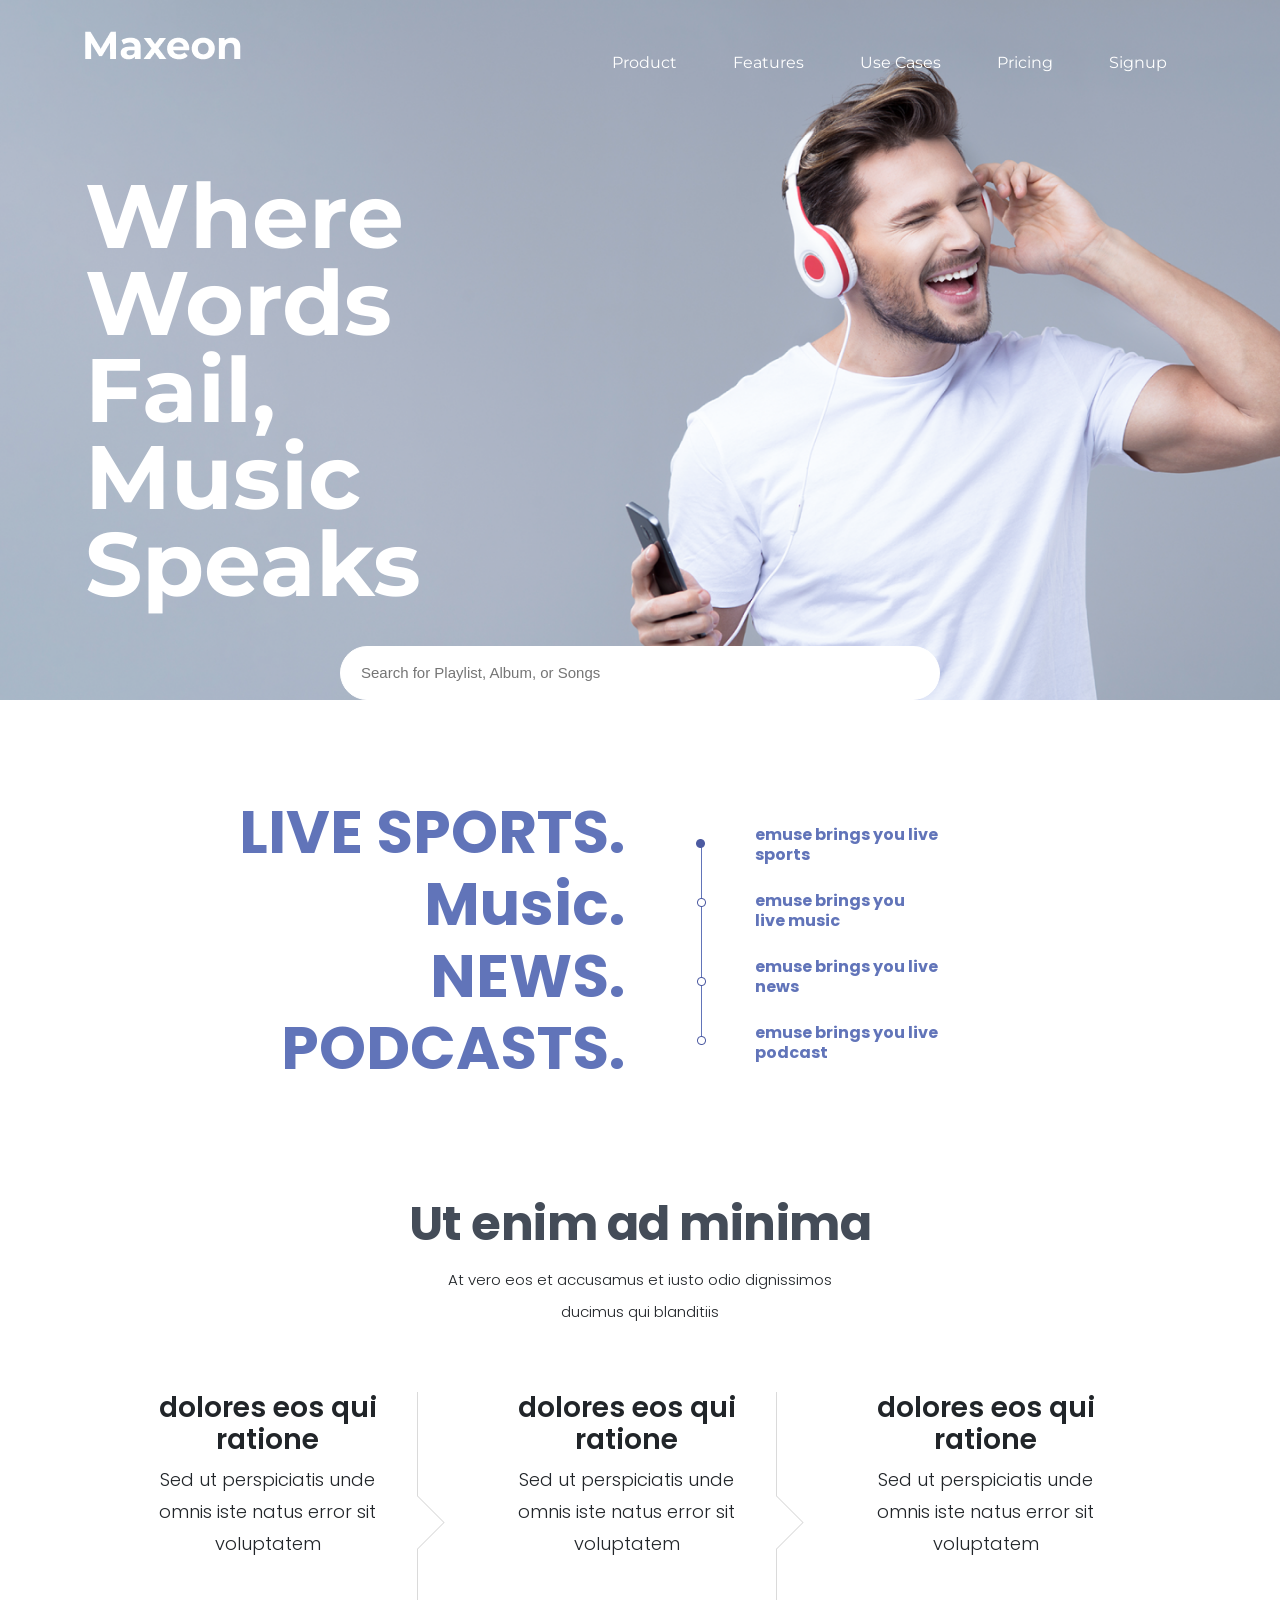
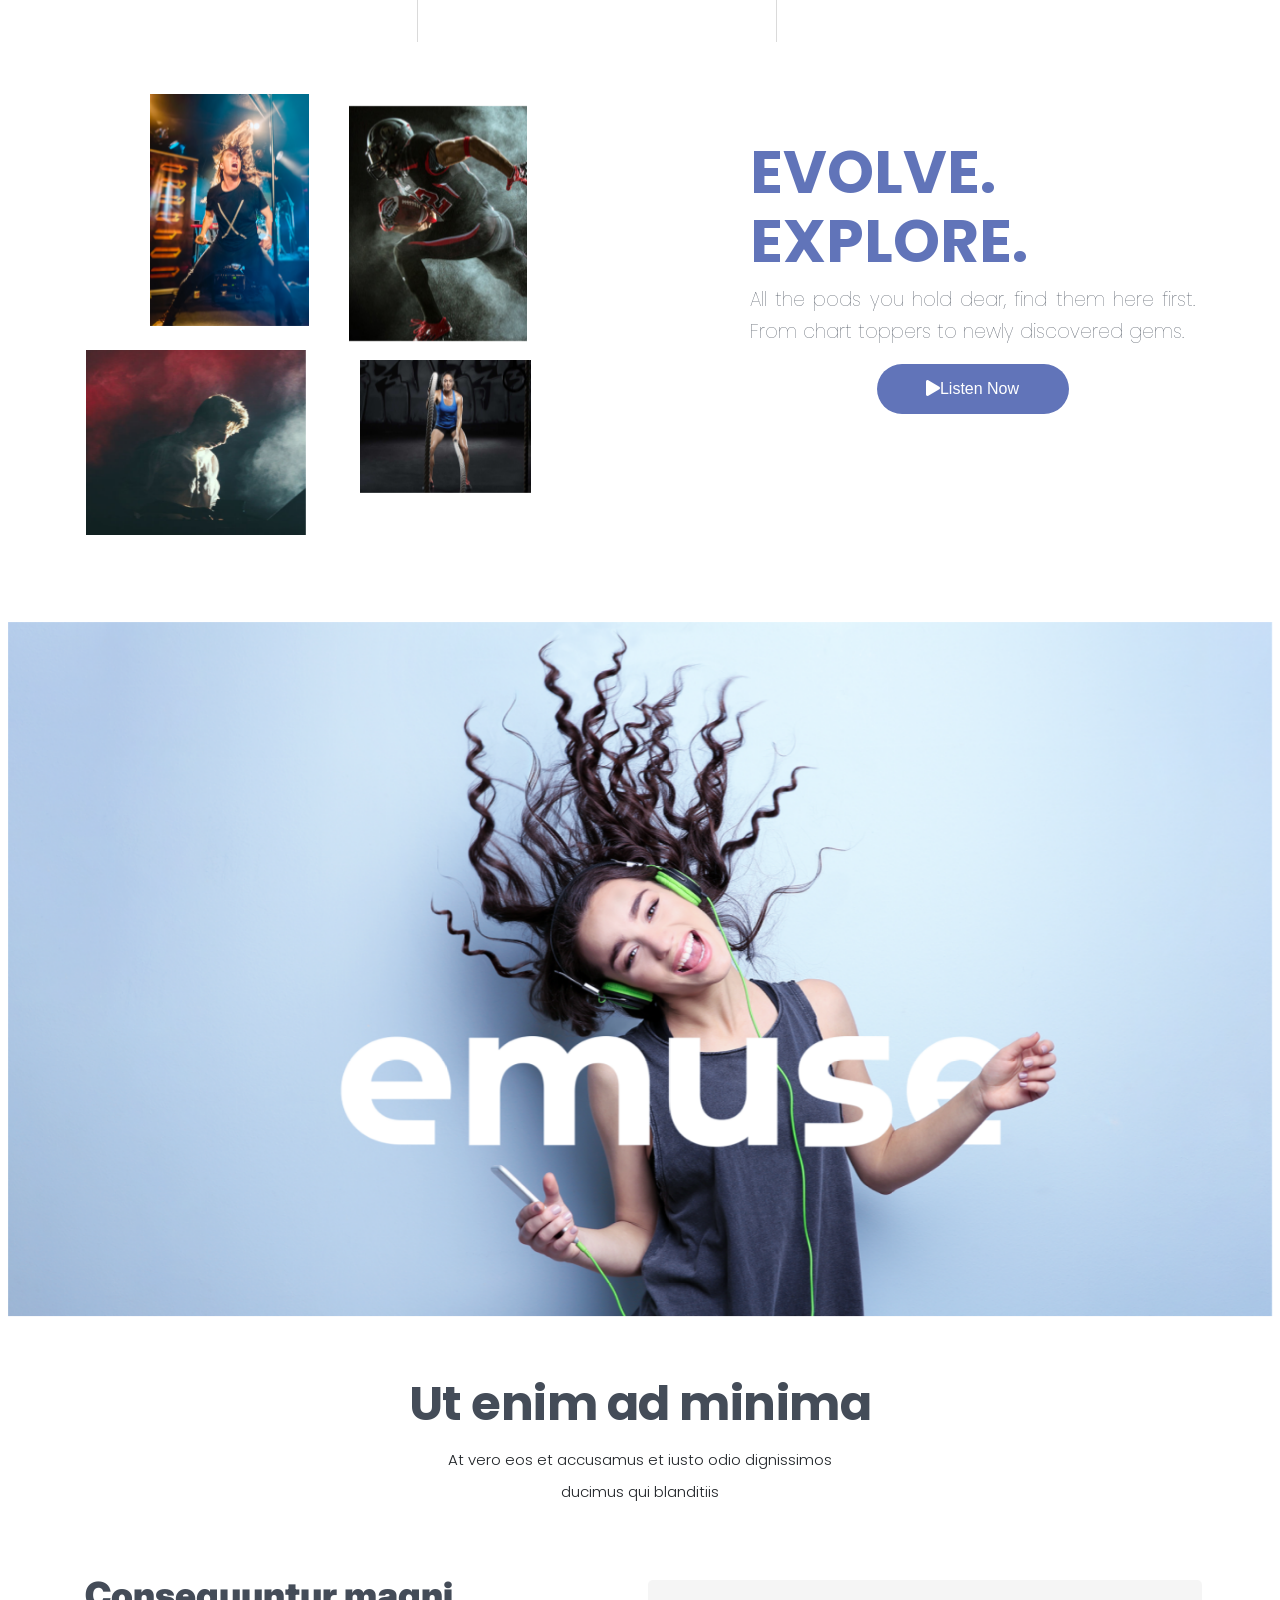
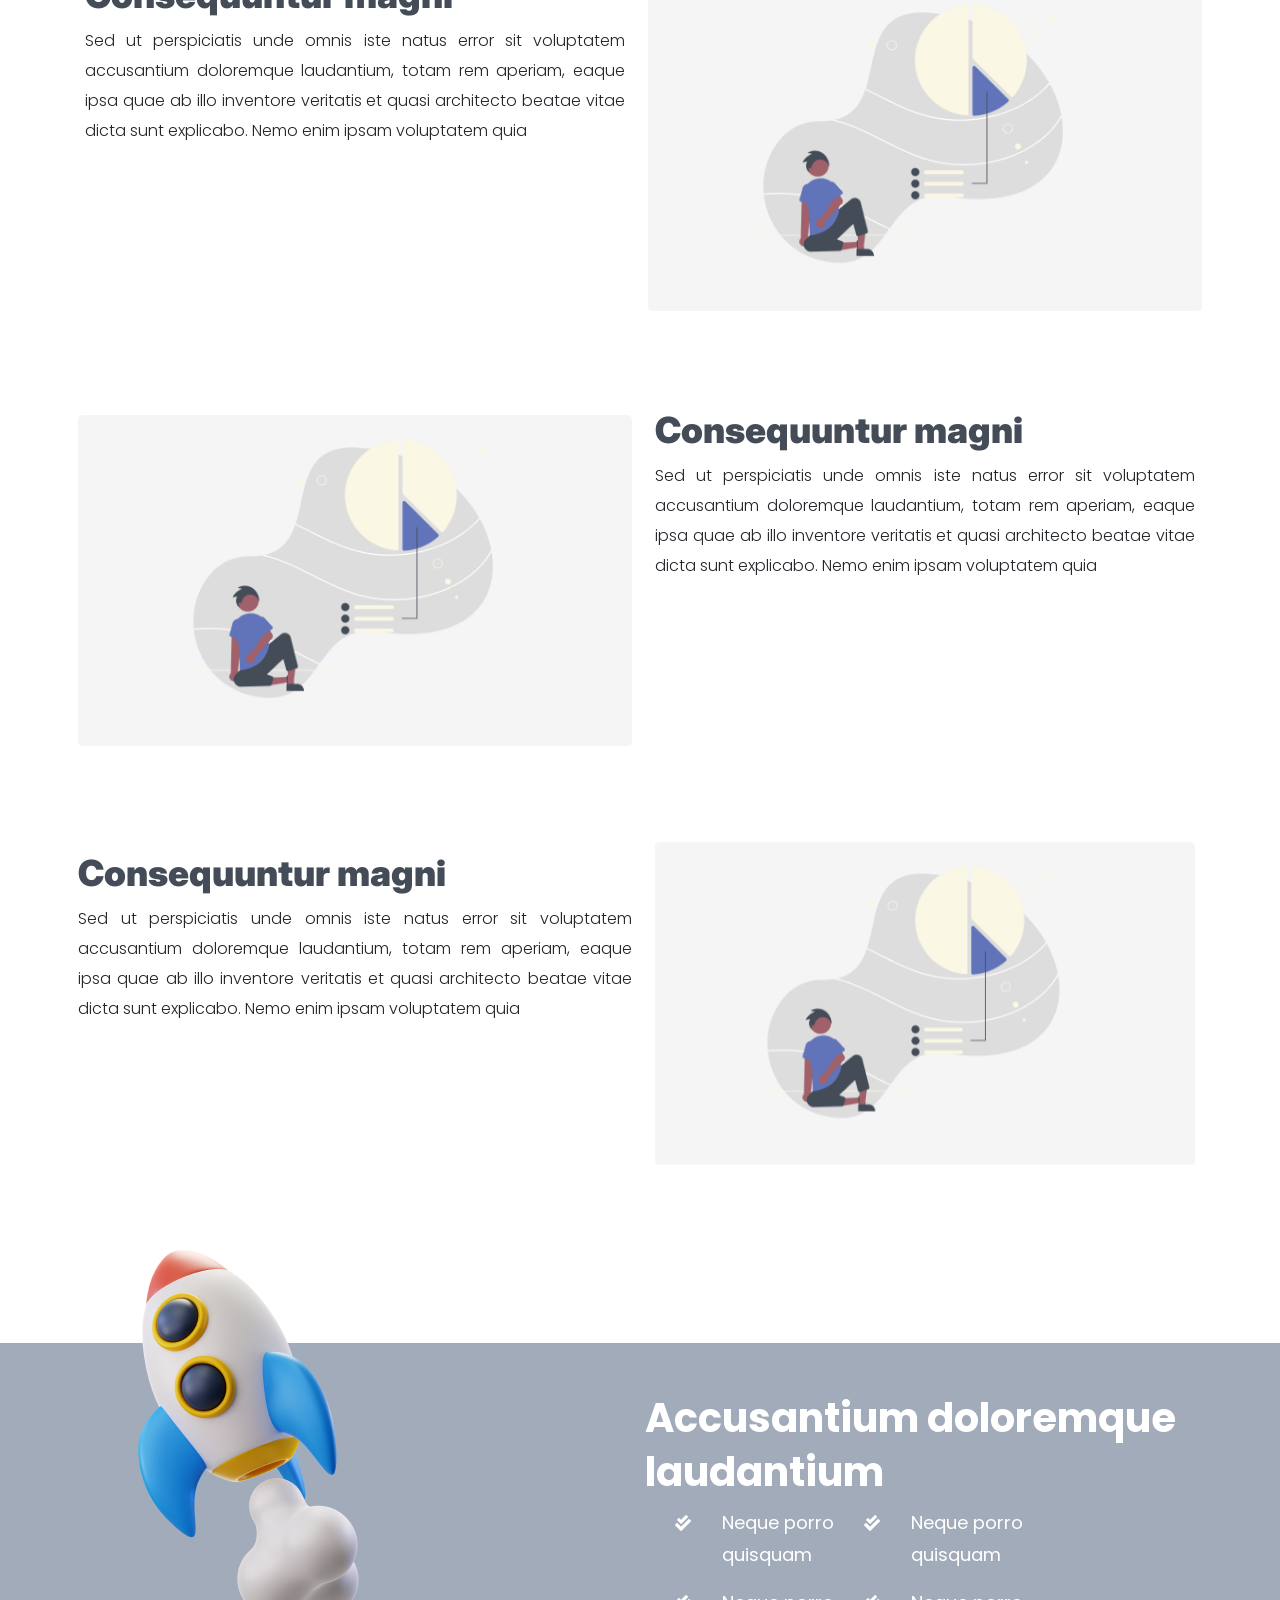
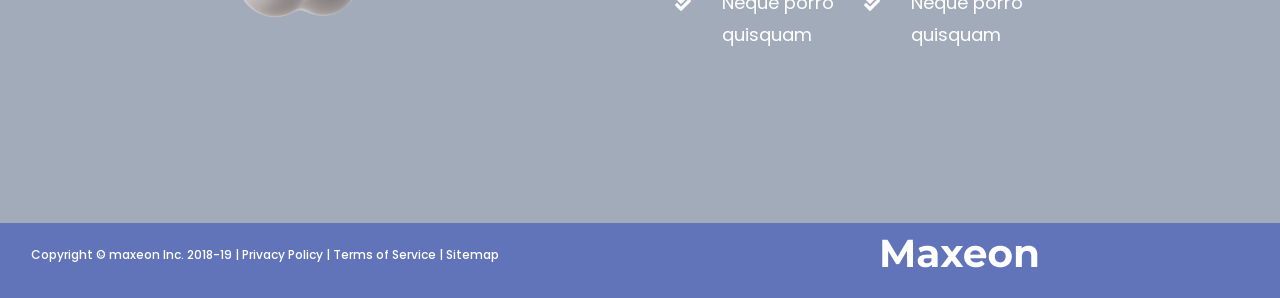
==== index.html @ b86dd924 "updated" ====
<!DOCTYPE html>
<html lang="en">
  <head>
    <meta charset="UTF-8" />
    <meta http-equiv="X-UA-Compatible" content="IE=edge" />
    <meta name="viewport" content="width=device-width, initial-scale=1.0" />
    <title>maxeon</title>
    <!-- Styles -->
    <link rel="stylesheet" href="css\style.css" />
    <link
      rel="stylesheet"
      href="https://cdn.jsdelivr.net/npm/bootstrap@4.6.0/dist/css/bootstrap.min.css"
      integrity="sha384-B0vP5xmATw1+K9KRQjQERJvTumQW0nPEzvF6L/Z6nronJ3oUOFUFpCjEUQouq2+l"
      crossorigin="anonymous"
    />
    
    <script
      src="https://cdn.jsdelivr.net/npm/jquery@3.5.1/dist/jquery.slim.min.js"
      integrity="sha384-DfXdz2htPH0lsSSs5nCTpuj/zy4C+OGpamoFVy38MVBnE+IbbVYUew+OrCXaRkfj"
      crossorigin="anonymous"
    ></script>
    <script
      src="https://cdn.jsdelivr.net/npm/bootstrap@4.6.1/dist/js/bootstrap.bundle.min.js"
      integrity="sha384-fQybjgWLrvvRgtW6bFlB7jaZrFsaBXjsOMm/tB9LTS58ONXgqbR9W8oWht/amnpF"
      crossorigin="anonymous"
    ></script>
    <link rel="stylesheet" type="text/css" href="css/custom.css" />
    <link
      rel="stylesheet"
      href="https://pro.fontawesome.com/releases/v5.10.0/css/all.css"
      integrity="sha384-AYmEC3Yw5cVb3ZcuHtOA93w35dYTsvhLPVnYs9eStHfGJvOvKxVfELGroGkvsg+p"
      crossorigin="anonymous"
    />

    <!-- Styles -->
    <link
      href="https://fonts.googleapis.com/css?family=Montserrat:400,700,200"
      rel="stylesheet"
    />
    <link rel="stylesheet" href="css/chat.css">
    <link rel="stylesheet" href="css/typing.css">
    <link rel="stylesheet"     href="https://cdnjs.cloudflare.com/ajax/libs/animate.css/4.1.1/animate.min.css"
    integrity="sha512-c42qTSw/wPZ3/5LBzD+Bw5f7bSF2oxou6wEb+I/lqeaKV5FDIfMvvRp772y4jcJLKuGUOpbJMdg/BTl50fJYAw==" crossorigin="anonymous" referrerpolicy="no-referrer" />
  </head>
  <body>
    <!-- header start -->
    <header style="background-image:url(images/herohome.png);">
      <nav class="navbar navbar-expand-lg navbar-light pt-lg-4 p">
        <div class="container">
          <a class="navbar-brand" href="#"
            ><img src="images/Maxeon.png" alt=""
          /></a>
          <button
            class="navbar-toggler"
            type="button"
            data-toggle="collapse"
            data-target="#navbarSupportedContent"
            aria-controls="navbarSupportedContent"
            aria-expanded="false"
            aria-label="Toggle navigation"
          >
            <span class="navbar-toggler-icon"></span>
          </button>

          <div class="collapse navbar-collapse" id="navbarSupportedContent">
            <ul class="navbar-nav ml-auto">
              <li class="nav-item">
                <a class="nav-link" href="#">Product </a>
              </li>
              <li class="nav-item">
                <a class="nav-link" href="#">Features</a>
              </li>

              <li class="nav-item">
                <a class="nav-link" href="#">Use Cases</a>
              </li>

              <li class="nav-item">
                <a class="nav-link" href="#">Pricing</a>
              </li>

              <li class="nav-item">
                <a class="nav-link" href="#">Signup</a>
              </li>
            </ul>
          </div>
        </div>
      </nav>

      <div class="container">
        <div class="row">
          <div class="col-md-6">
            <div class="header-content animate__animated animate__bounceIn">
              <p>
                Where Words <br />
                Fail, <br />
                Music Speaks
              </p>
            </div>
          </div>
        </div>
      </div>

      <div class="bbbootstrap">
        <div class="container">
          <form>
            <p></p>
            <span
              role="status"
              aria-live="polite"
              class="ui-helper-hidden-accessible"
            ></span
            ><input
              type="text"
              id="Form_Search"
              value=""
              placeholder="Search for Playlist, Album, or Songs "
              role="searchbox"
              class="InputBox"
              autocomplete="off"
            />
          </form>
        </div>
      </div>
    </header>
    <!-- header  end-->
    <br /><br <!-- second part start-- />
    <div class="container">
      <div class="row secondrow">
        <div class="col-md-6 col-5 pt-lg-5">
          <h2 class="Second-heading animate__animated animate__bounceIn">
            LIVE SPORTS. <br />Music. <br />
            NEWS. <br />
            PODCASTS.
          </h2>
        </div>
        <div class="col-md-1 col-2 pt-lg-5 text-center">
          <svg class="pt-lg-5 ml-lg-4 pl-lg-3 ml-3" height="300" width="30">
            <line
              x1="0"
              y1="0"
              x2="0"
              y2="200"
              style="stroke: #6174b9; stroke-width: 2"
            />
          </svg>
          <div class="Gropuelispe">
            <img
              class="elipse pl-lg-4 ml-lg-1"
              src="images/Ellipse 13.png"
              alt=""
            />
            <br />
            <img
              class="elipse1 pl-lg-4 ml-lg-1"
              src="images/Ellipse 14.png"
              alt=""
            />
            <br />
            <img
              class="elipse2 pl-lg-4 ml-lg-1"
              src="images/Ellipse 14.png"
              alt=""
            />
            <br />
            <img
              class="elipse3 pl-lg-4 ml-lg-1"
              src="images/Ellipse 14.png"
              alt=""
            />
          </div>
        </div>
        <div class="col-md-4 pt-lg-5 col-5 mt-lg-4">
          <p class="section-right animate__animated animate__bounceIn">
            emuse brings you live <br />
            sports
          </p>
          <p class="section-right animate__animated animate__bounceIn">
            emuse brings you <br />
            live music
          </p>

          <p class="section-right animate__animated animate__bounceIn">
            emuse brings you live <br />
            news
          </p>
          <p class="section-right animate__animated animate__bounceIn">
            emuse brings you live <br />
            podcast
          </p>
        </div>
      </div>
    </div>

    <!-- second part end -->

    <!-- third part start-->
    <div class="container">
      <div class="row">
        <div class="col-md-12">
          <h2 class="Third-heading animate__animated animate__fadeIn">Ut enim ad minima</h2>
        </div>
        <div class="col-md-12">
          <p class="underheading">
            At vero eos et accusamus et iusto odio dignissimos <br />
            ducimus qui blanditiis
          </p>
        </div>

        <div class="container">
          <div class="row ml-lg-5">
            <div class="col-md-3 col-12 pt-5">
              <h4 class="subcategory ">dolores eos qui ratione</h4>
              <p class="subunderheading">
                Sed ut perspiciatis unde omnis iste natus error sit voluptatem
              </p>
            </div>
            <div class="col-md-1 col-12 pt-md-5 animate__animated animate__zoomIn">
              <img class="vector" src="images/Vector 1 (1).png" alt="" />
            </div>
            <div class="col-md-3 col-12 pt-5">
              <h4 class="subcategory ">dolores eos qui ratione</h4>
              <p class="subunderheading">
                Sed ut perspiciatis unde omnis iste natus error sit voluptatem
              </p>
            </div>
            <div class="col-md-1 col-2 pt-md-5 animate__animated animate__zoomIn">
              <img class="vector" src="images/Vector 1 (1).png" alt="" />
            </div>
            <div class="col-md-3 col-12 pt-5">
              <h4 class="subcategory">dolores eos qui ratione</h4>
              <p class="subunderheading">
                Sed ut perspiciatis unde omnis iste natus error sit voluptatem
              </p>
            </div>
          </div>
        </div>
      </div>
    </div>

    <!-- third part end -->
    <br /><br />
    <!-- forth Section start -->

    <div class="container">
      <div class="row justify-content-between">
        <div class="col-md-6 col-12 text-center">
          <img class="firstimage animate__animated animate__zoomIn" src="images/Bitmap.png" alt="" />
          <img class="secondimage pt-lg-3 animate__animated animate__zoomIn" src="images/Bitmap (2).png" alt="" />
          <img class="thirdimage animate__animated animate__zoomIn" src="images/Bitmap (3).png" alt="" />
          <img class="forthimage animate__animated animate__zoomIn" src="images/Bitmap (4).png" alt="" />
        </div>

        <div class="col-md-5 col-12 pt-lg-5">
          <h2 class="fourtheader animate__animated animate__bounceIn">
            EVOLVE. <br />
            EXPLORE.
          </h2>
          <p class="fourthunderheader">
            All the pods you hold dear, find them here first. From chart toppers
            to newly discovered gems.
          </p>
          <div class="text-center">
            <button class="btn-btn">
              <i class="fas fa-play"></i>Listen Now
            </button>
          </div>
        </div>
      </div>
    </div>

    <!-- forth Section end -->

    <!-- fifth section start -->
    <div class="container-fluid">
      <div class="row">
        <img
          class="img-fluid image-fluid animate__animated animate__zoomIn p-2 "
          style="width: 100%"
          src="images\Bitmap (5).png"
          alt=""
        />
      </div>
    </div>
    <!-- fifth section end -->
    <!-- sixth section start -->
    <div class="container">
      <div class="row">
        <div class="col-md-12 pt-5">
          <h2 class="Third-heading animate__animated animate__bounceIn">Ut enim ad minima</h2>
        </div>
        <div class="col-md-12">
          <p class="underheading">
            At vero eos et accusamus et iusto odio dignissimos <br />
            ducimus qui blanditiis
          </p>
        </div>
        <div class="col-md-6  col-12 pb-lg-5">
            <h2 class="sixth-heading pt-lg-5  ">Consequuntur magni </h2>
            <p class="sixthheadingunder">Sed ut perspiciatis unde omnis iste natus error sit voluptatem accusantium doloremque laudantium, totam rem aperiam, eaque ipsa quae ab illo inventore veritatis et quasi architecto beatae vitae dicta sunt explicabo. Nemo enim ipsam voluptatem quia </p>
        </div>
        <div class="col-md-6 col-12 pb-lg-5 mt-md-5 p-2 ">
            <img class="img-fluid animate__animated animate__zoomIn" src="images\Frame500.png" alt="">
        </div>



        <div class="col-md-6 col-12 pb-lg-5 mt-md-5 p-2">
            <img class="img-fluid animate__animated animate__zoomIn" src="images\Frame500.png" alt="">
        </div>
        <div class="col-md-6  col-12 pb-lg-5 ">
            <h2 class="sixth-heading pt-lg-5  ">Consequuntur magni </h2>
            <p class="sixthheadingunder">Sed ut perspiciatis unde omnis iste natus error sit voluptatem accusantium doloremque laudantium, totam rem aperiam, eaque ipsa quae ab illo inventore veritatis et quasi architecto beatae vitae dicta sunt explicabo. Nemo enim ipsam voluptatem quia </p>
        </div>
        


        <div class="col-md-6  col-12 pb-lg-5 p-2">
            <h2 class="sixth-heading pt-lg-5  ">Consequuntur magni </h2>
            <p class="sixthheadingunder">Sed ut perspiciatis unde omnis iste natus error sit voluptatem accusantium doloremque laudantium, totam rem aperiam, eaque ipsa quae ab illo inventore veritatis et quasi architecto beatae vitae dicta sunt explicabo. Nemo enim ipsam voluptatem quia </p>
        </div>
        <div class="col-md-6 col-12 pb-lg-5 mt-md-5">
            <img class="img-fluid animate__animated animate__zoomIn" src="images\Frame500.png" alt="">
        </div>
      </div>
    </div>

    <!-- sixth section start -->

    <!-- seventh section start -->

    <div class="conatainer seventhrow" >
        <div class="row  " >
            <div class="col-md-6 rocketcol ">
                <img class="rocket animate__animated animate__slideInUp" src="images/rocket 1.png" alt="">
            </div>

            <div class="col-md-6 ">
                <h2 class="seventhHeading  pt-lg-5 animate__animated animate__bounceIn">Accusantium doloremque laudantium</h2>
               <div class="newrow ">
                   <div><i class="fas fa-check-double icons p-2"></i></div>
                   <div class="1"> <p class="seventh-under"> Neque porro  <br>
                    quisquam </p></div>
                    <div><i class="fas fa-check-double icons p-2"></i></div>

                   <div class="2"><p class="seventh-under"> Neque porro  <br>
                    quisquam </p></div>
                   
               </div>
               <div class="newrow">
                <div><i class="fas fa-check-double icons p-2"></i></div>

                <div class="3"><p class="seventh-under">Neque porro  <br>
                    quisquam </p></div>
                    <div><i class="fas fa-check-double icons p-2"></i></div>

                <div class="4"><p class="seventh-under">Neque porro  <br>
                    quisquam </p></div>
                   
               </div>
            </div>

        </div>
    </div>

    <!-- seventh section end -->

    <!-- footer start -->
    <div class="container-fluid" style="background: #6174B9;height: 75px;"> 
        <div class="row">
            <div class="col-md-6">
                <h2 class="footer-heading pt-lg-4 pt-md-3 pl-lg-3">
                    Copyright &copy;  maxeon Inc. 2018-19 | <a href="">Privacy Policy</a> | <a href="">Terms of Service</a> | <a href="">Sitemap</a>
                </h2>
            </div>
            <div class="col-md-6 pt-lg-3 pt-md-3 text-center">
                <img src="images/Maxeon.png" alt="">
            </div>

        </div>
    </div>
    <!-- footer end -->



<!-- chatbot start -->
<!-- <div class="container">
  <div class="chatbox">
      <div class="chatbox__support">
          <div class="chatbox__header">
             
              <div class="chatbox__content--header">
                  <h4 class="chatbox__heading--header">HI THERE</h4>
                  <p class="chatbox__description--header">The team typically replies in a few minuts.</p>
              </div>
          </div>
          <div class="chatbox__messages">
              <div>
                  <div class="messages__item messages__item--visitor">
                    Is there any offline versions 
                    available for Maxeon Player?
                  </div>
                  <div class="messages__item messages__item--operator">
                    Currently we don’t have
                    but we will launch soon.
                  </div>
                  
                  <div class="messages__item messages__item--typing">
                      <span class="messages__dot"></span>
                      <span class="messages__dot"></span>
                      <span class="messages__dot"></span>
                  </div>
              </div>
          </div>
          <div class="chatbox__footer">
              <img src="./images/icons/emojis.svg" alt="">
              <img src="./images/icons/microphone.svg" alt="">
              <input type="text" placeholder="Write a message...">
             <button  type="submit" style="background-color: transparent;border: 0px;"><i style="color: #6174B9;" class="fas fa-angle-double-right"></i></button>
              <img  src="images/Oval.png" alt="">
          </div>
      </div>
      <div class="chatbox__button">
          <button style="width:0px; color:#6174B9;"> <img src="images/Oval.png"/>  m.</button>
      </div>
  </div>
</div> -->
<!-- chatbot end -->


   <script src="js/chat.js"></script>
   <script src="js/app.js"></script>
  </body>
</html>
---- css/custom.css ----
.navbar-light .navbar-nav .nav-link  {
    color: #ffff;
}
---- css/chat.css ----
/* CHATBOX
=============== */
.chatbox {
    position: fixed;
    bottom: 0px;
    right: 120px;
}

/* CONTENT IS CLOSE */
.chatbox__support {
    display: flex;
    flex-direction: column;
    background: #eee;
    width: 300px;
    height: 400px;
    position: relative;
    top:30px;
    left:50px;
    z-index: -123456;
    opacity: 0;
    transition: all .5s ease-in-out;
}

/* CONTENT ISOPEN */
.chatbox--active {
    transform: translateY(-40px);
    z-index: 123456;
    opacity: 1;
    
}

/* BUTTON */
.chatbox__button {
    text-align: right;
    
}


/* HEADER */
.chatbox__header {
    position: sticky;
    
    top: 0;
    
}

/* MESSAGES */
.chatbox__messages {
    margin-top: auto;
    display: flex;
    flex-direction: column;
    overflow-y: scroll;
    flex-direction: column-reverse;
}

.messages__item {
    border-radius: 10px;
    background: #4C5AA1;
   
    width: fit-content;
}

.messages__item--operator {
    margin-left: auto;
    font-size: 12px;
}

.messages__item--visitor {
    margin-right: auto;
    font-size: 12px;

}

/* FOOTER */
.chatbox__footer {
    background-color: #fff;
    position: sticky;
    bottom: 0;
}
---- css/typing.css ----
.messages__item--typing {
    will-change: transform;
    width: auto;
    border-top-right-radius: 20px;
    border-top-left-radius: 20px;
    border-bottom-right-radius: 20px;
    padding: 15px 20px;
    display: table;
    margin-right: auto;
    position: relative;
    animation: 2s bulge infinite ease-out;
}

.messages__item--typing::before,
.messages__item--typing::after {
      content: '';
      position: absolute;
      bottom: -2px;
      left: -2px;
      height: 10px;
      width: 10px;
      border-radius: 50%;
}
.messages__item--typing::after {
      height: 10px;
      width: 10px;
      left: -10px;
      bottom: -10px;
}
span.messages__dot {
    height: 8px;
    width: 8px;
    float: left;
    margin: 0 1px;
    background-color: #fff;
    display: block;
    border-radius: 50%;
    opacity: 0.4;
    animation: 1s blink infinite;
}
  
@keyframes blink {
    50% {
        opacity: 1;
    }
}
  
@keyframes bulge {
    50% {
        transform: scale(1.05);
    }
}
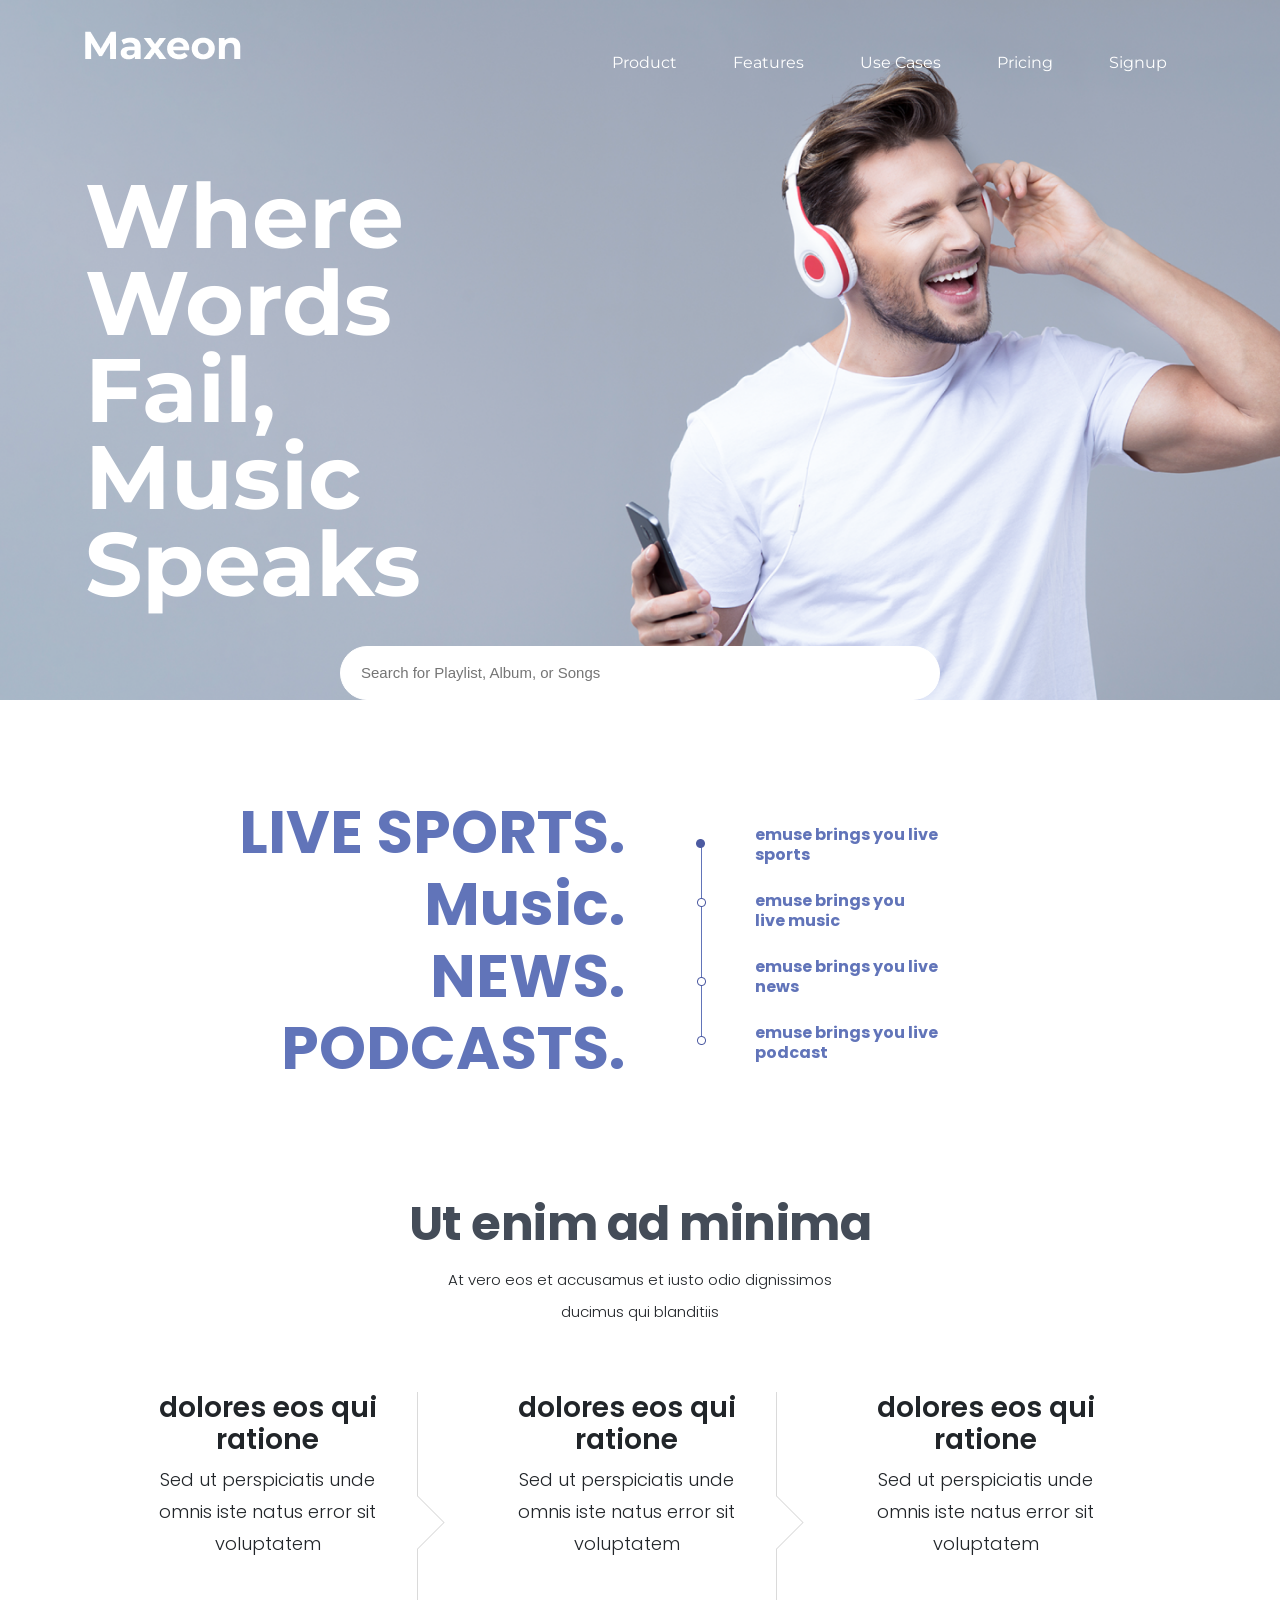
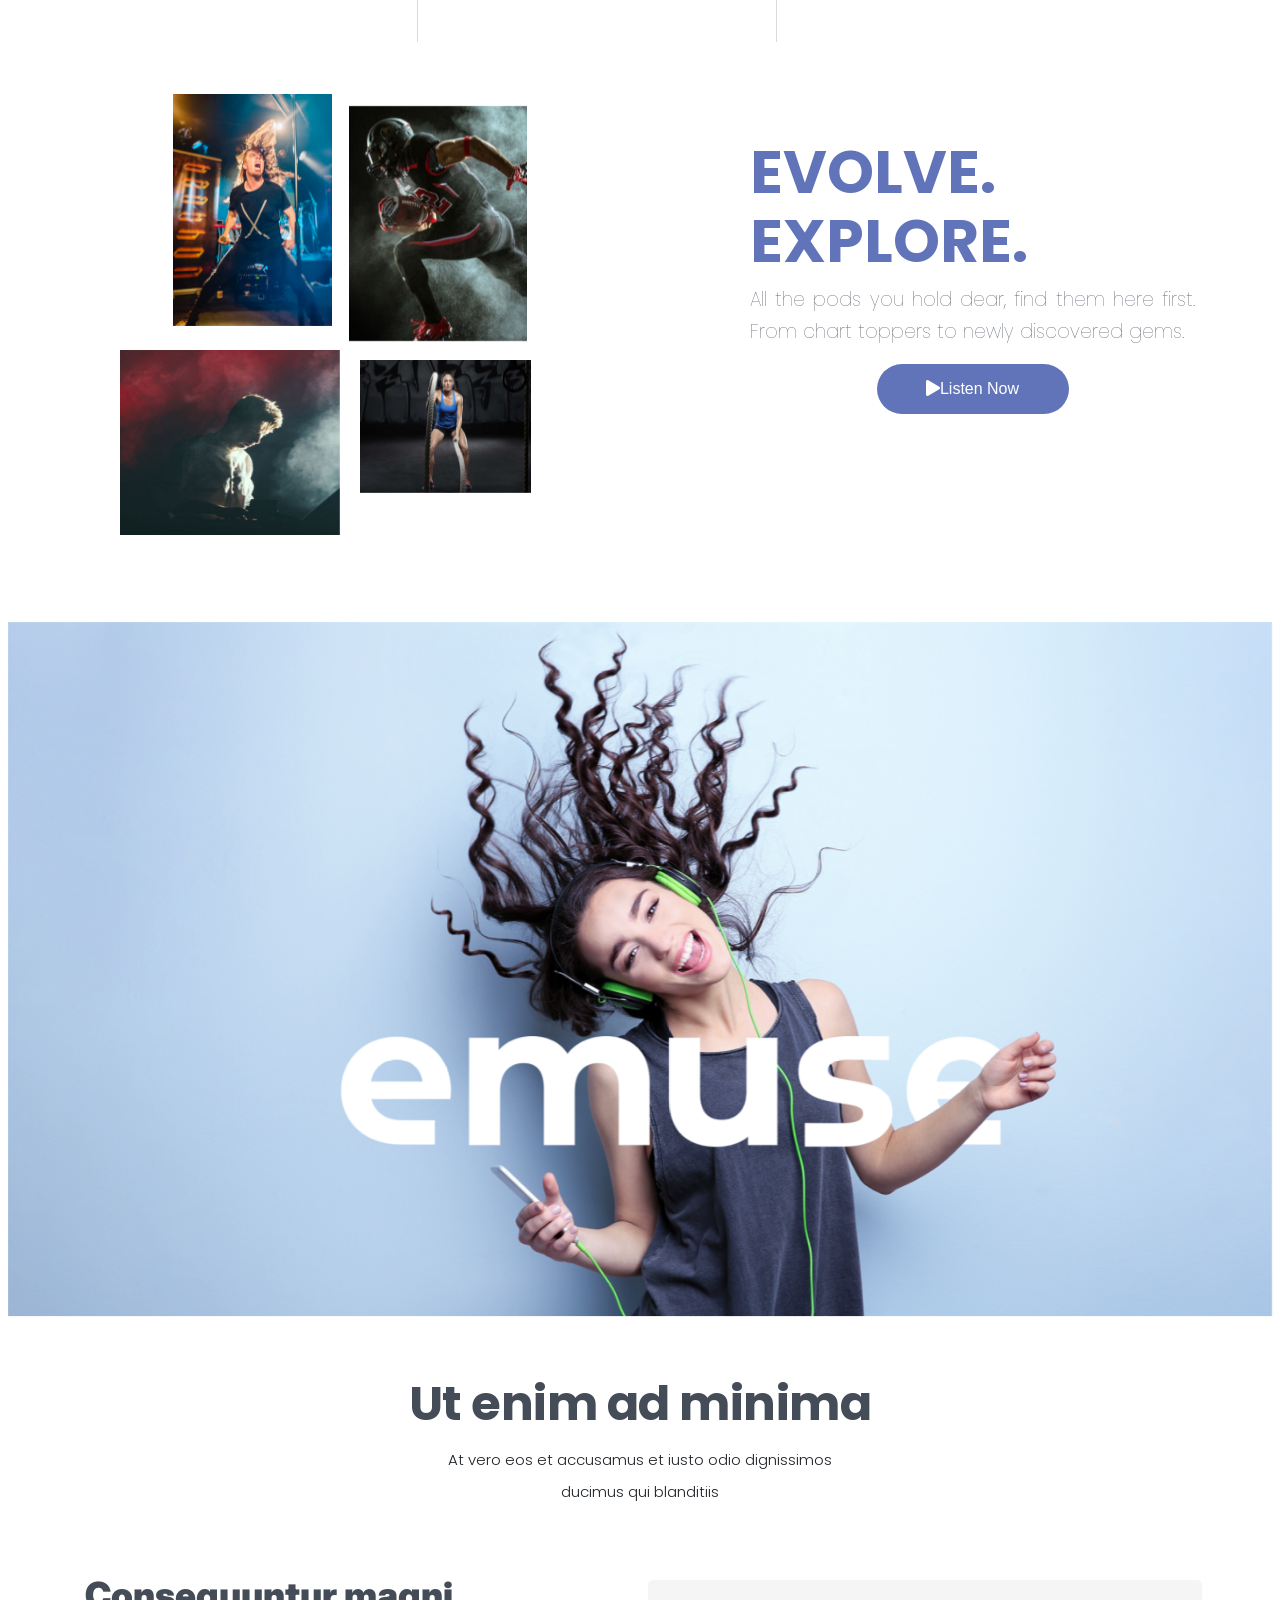
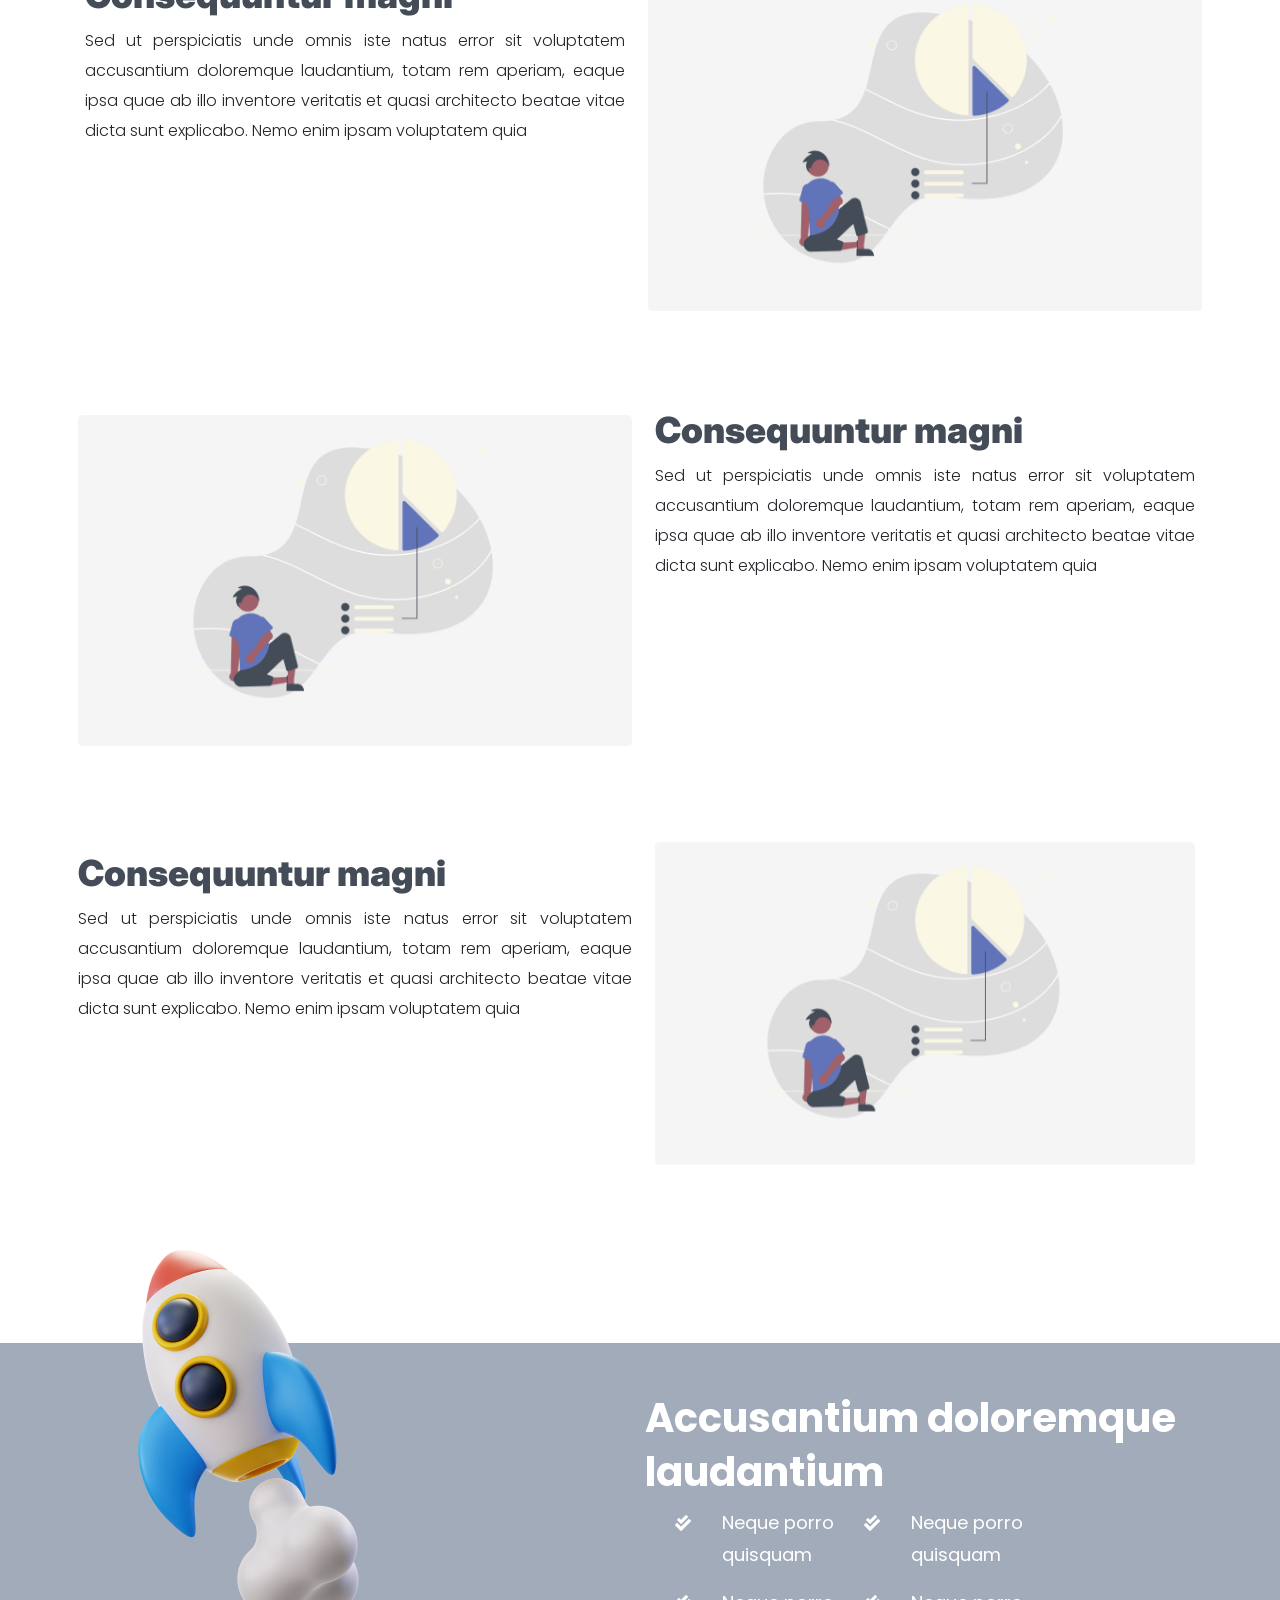
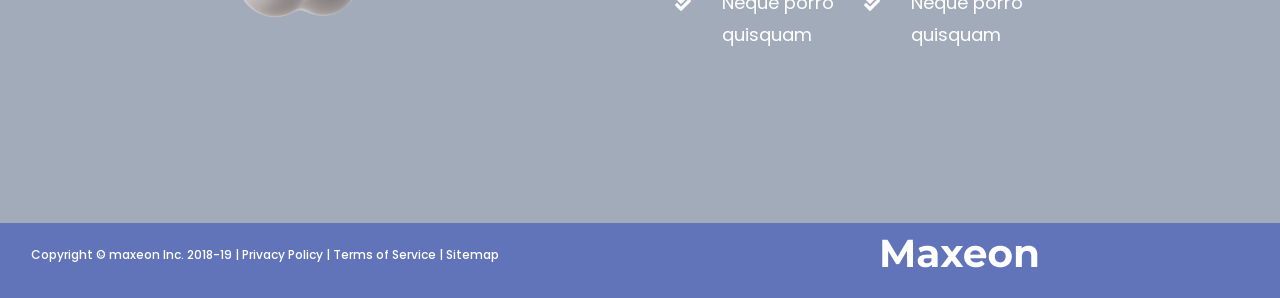
==== commit ff7c3358: "updated" ====
--- a/index.html
+++ b/index.html
@@ -217,6 +217,8 @@
             </div>
             <div class="col-md-1 col-12 pt-md-5 animate__animated animate__zoomIn">
               <img class="vector" src="images/Vector 1 (1).png" alt="" />
+              <img class="vectortwo" src="images/Vectortwo.png" alt="" />
+
             </div>
             <div class="col-md-3 col-12 pt-5">
               <h4 class="subcategory ">dolores eos qui ratione</h4>
@@ -226,6 +228,7 @@
             </div>
             <div class="col-md-1 col-2 pt-md-5 animate__animated animate__zoomIn">
               <img class="vector" src="images/Vector 1 (1).png" alt="" />
+              <img class="vectortwo" src="images/Vectortwo.png" alt="" />
             </div>
             <div class="col-md-3 col-12 pt-5">
               <h4 class="subcategory">dolores eos qui ratione</h4>
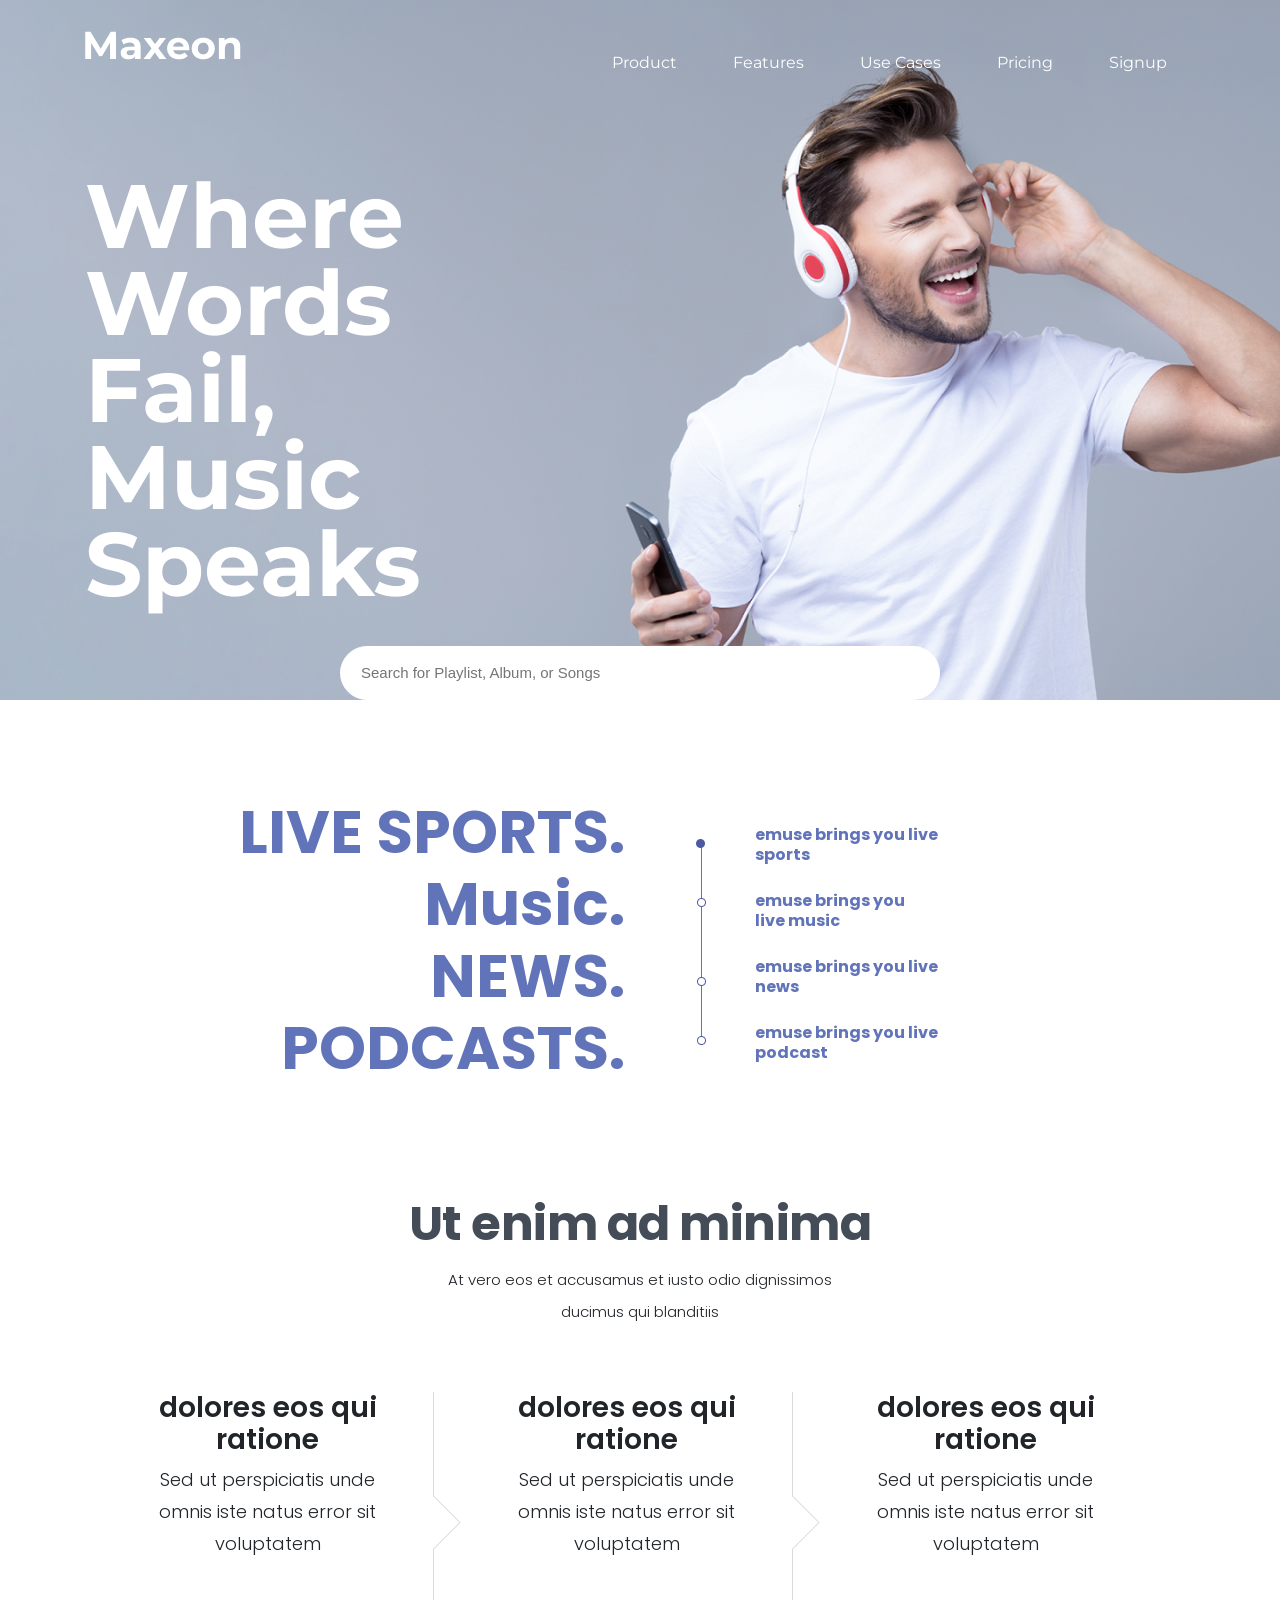
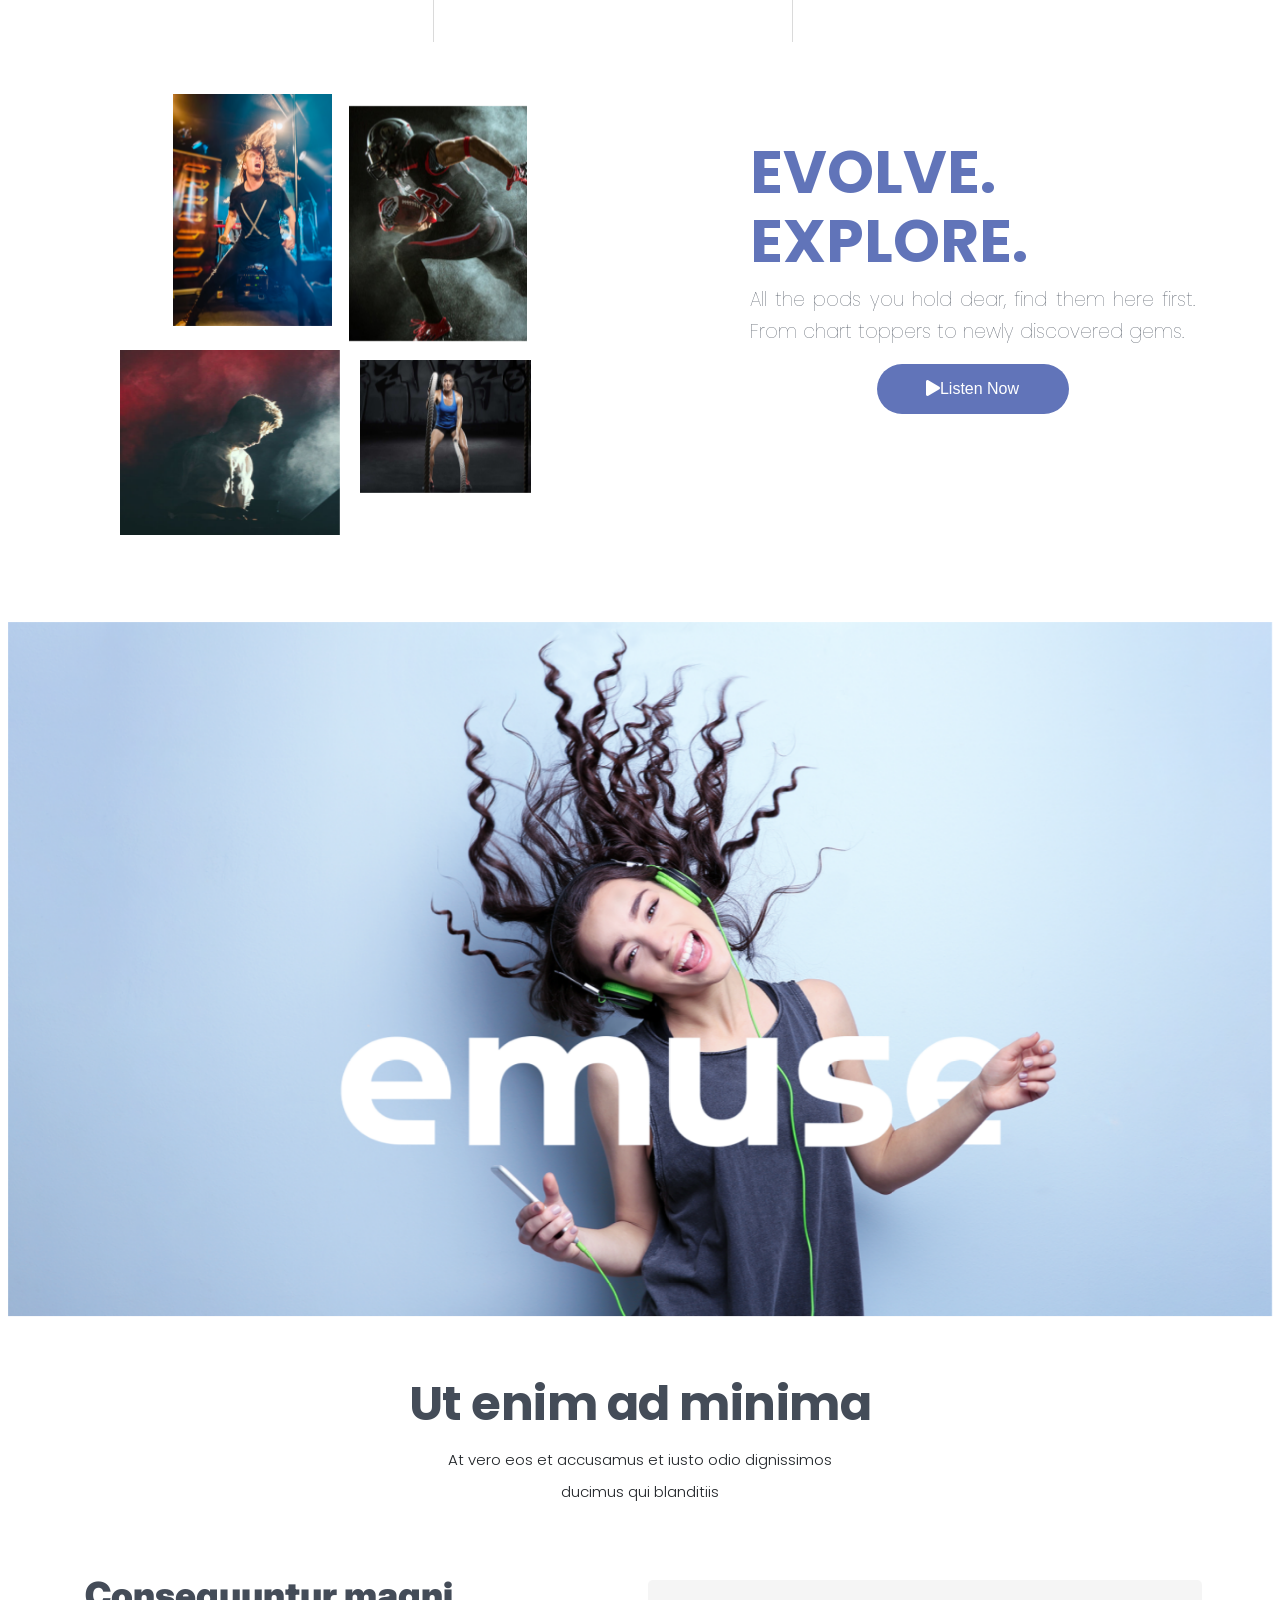
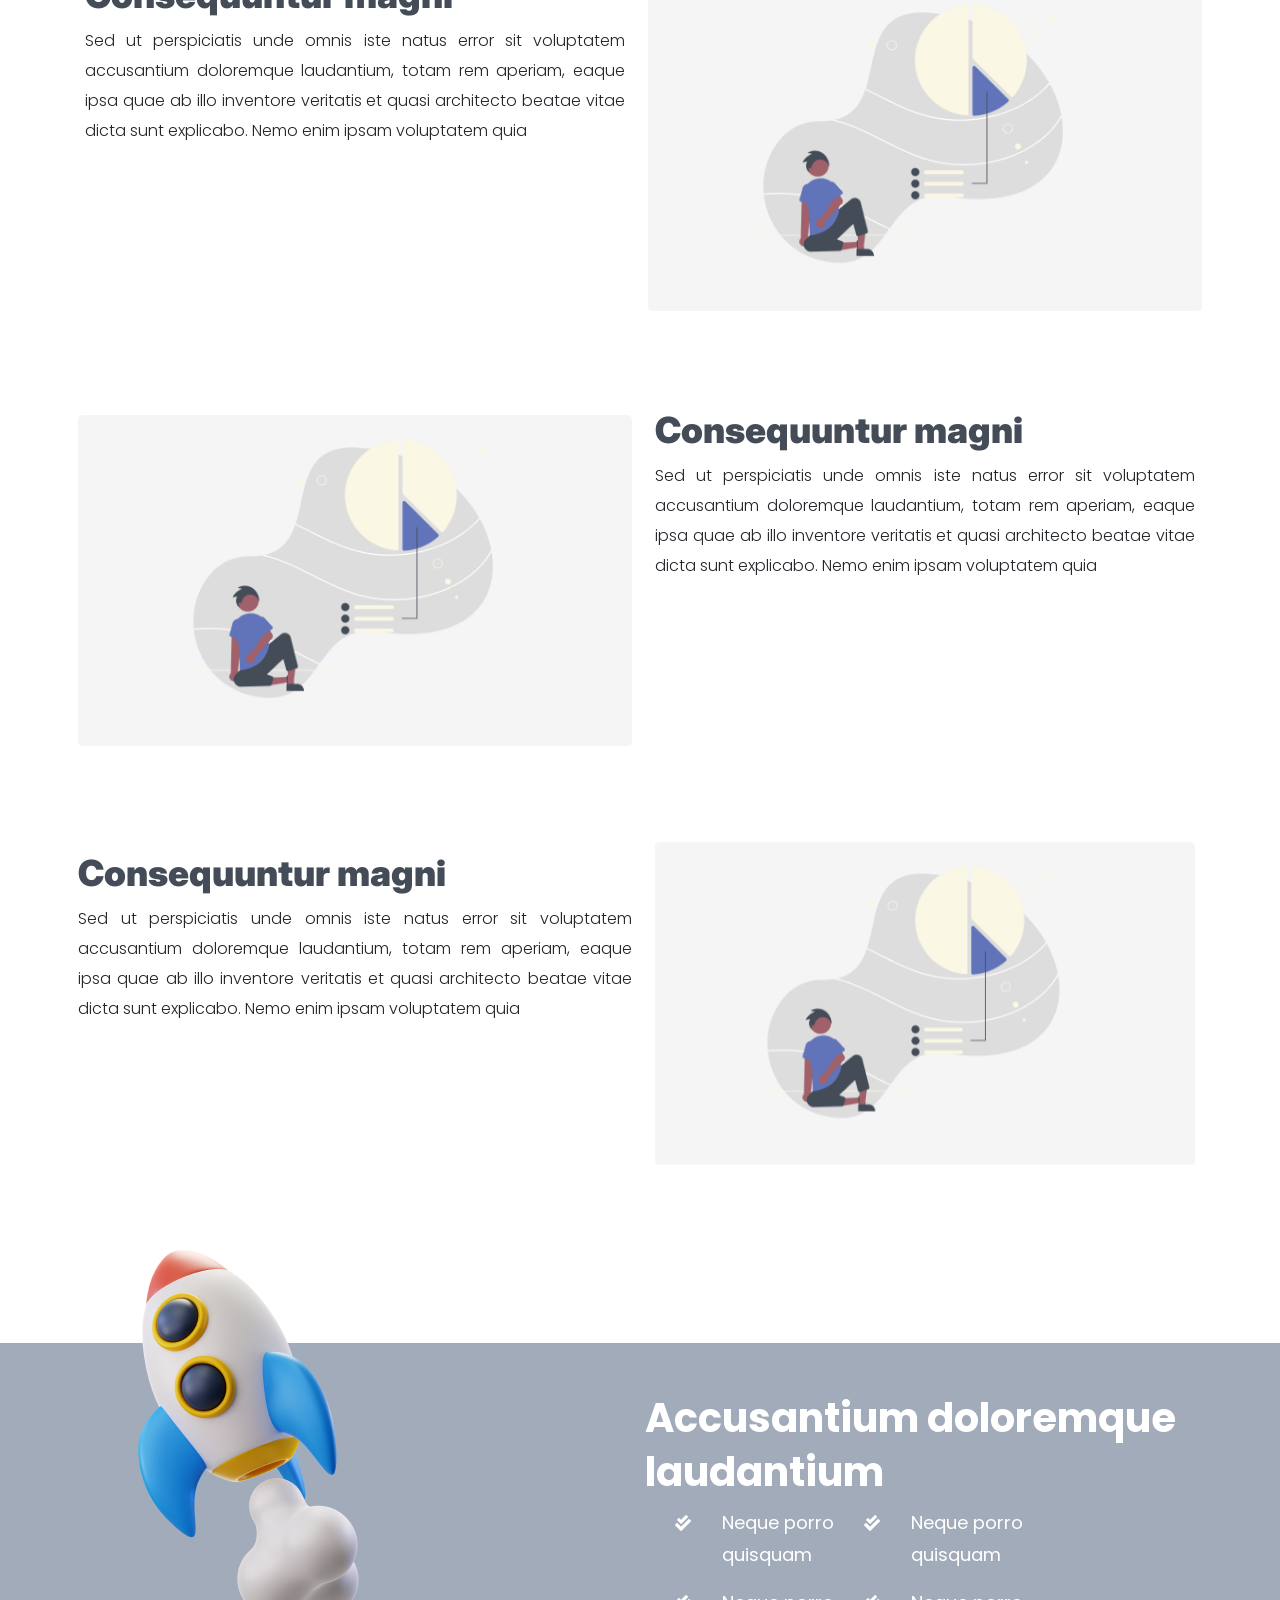
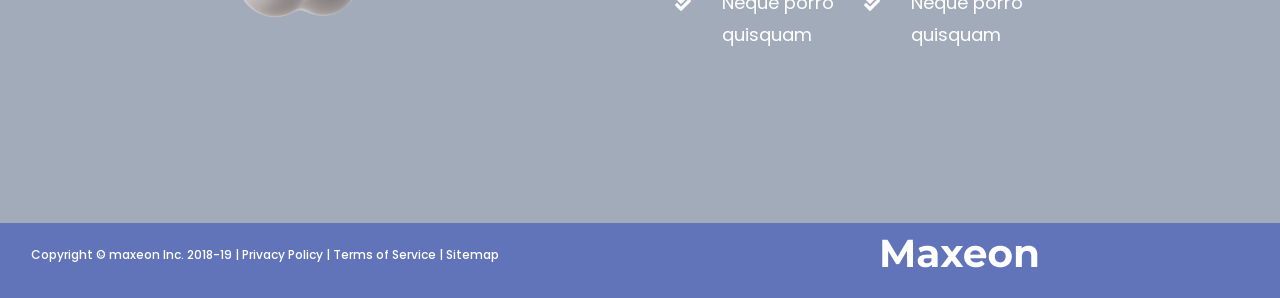
==== commit 7fd498a6: "updated" ====
--- a/index.html
+++ b/index.html
@@ -215,7 +215,7 @@
                 Sed ut perspiciatis unde omnis iste natus error sit voluptatem
               </p>
             </div>
-            <div class="col-md-1 col-12 pt-md-5 animate__animated animate__zoomIn">
+            <div class="col-md-1 col-12 pt-md-5 animate__animated animate__zoomIn text-center">
               <img class="vector" src="images/Vector 1 (1).png" alt="" />
               <img class="vectortwo" src="images/Vectortwo.png" alt="" />
 
@@ -226,7 +226,7 @@
                 Sed ut perspiciatis unde omnis iste natus error sit voluptatem
               </p>
             </div>
-            <div class="col-md-1 col-2 pt-md-5 animate__animated animate__zoomIn">
+            <div class="col-md-1 col-2 pt-md-5 animate__animated animate__zoomIn text-center">
               <img class="vector" src="images/Vector 1 (1).png" alt="" />
               <img class="vectortwo" src="images/Vectortwo.png" alt="" />
             </div>
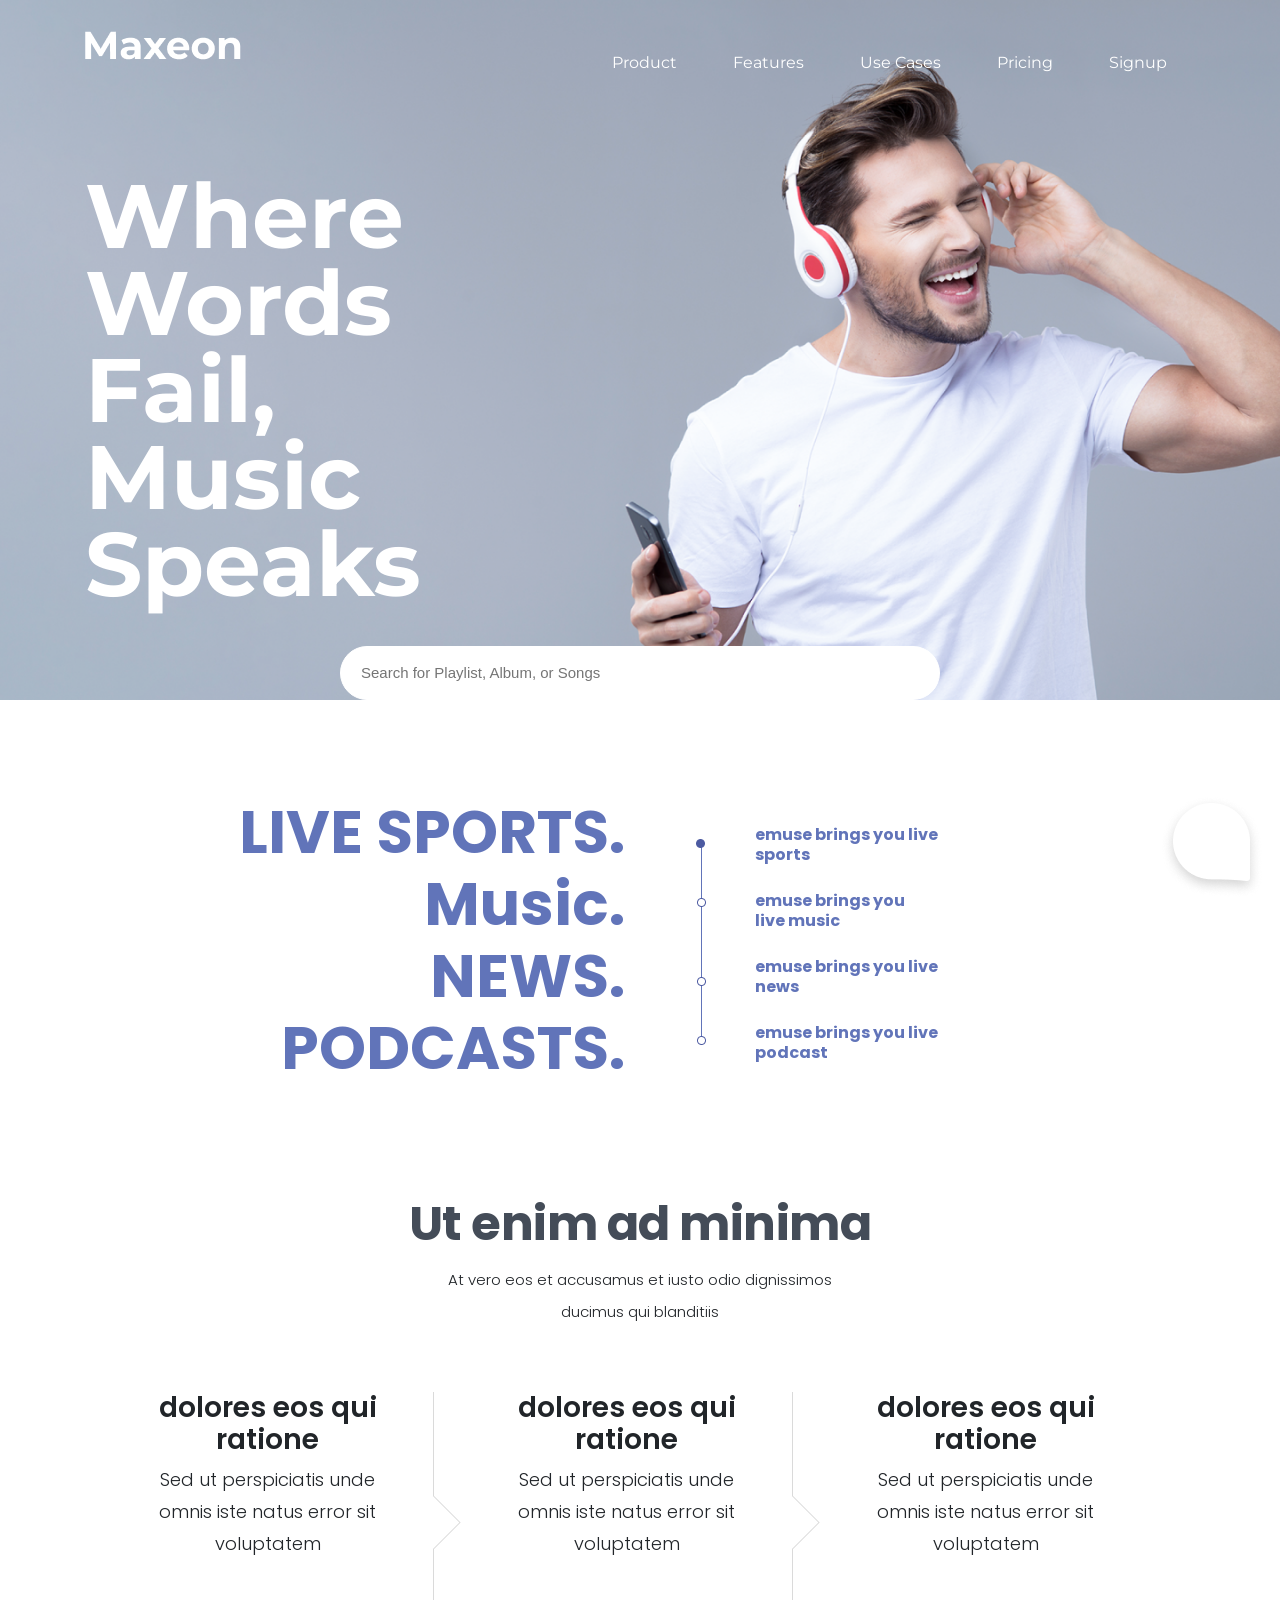
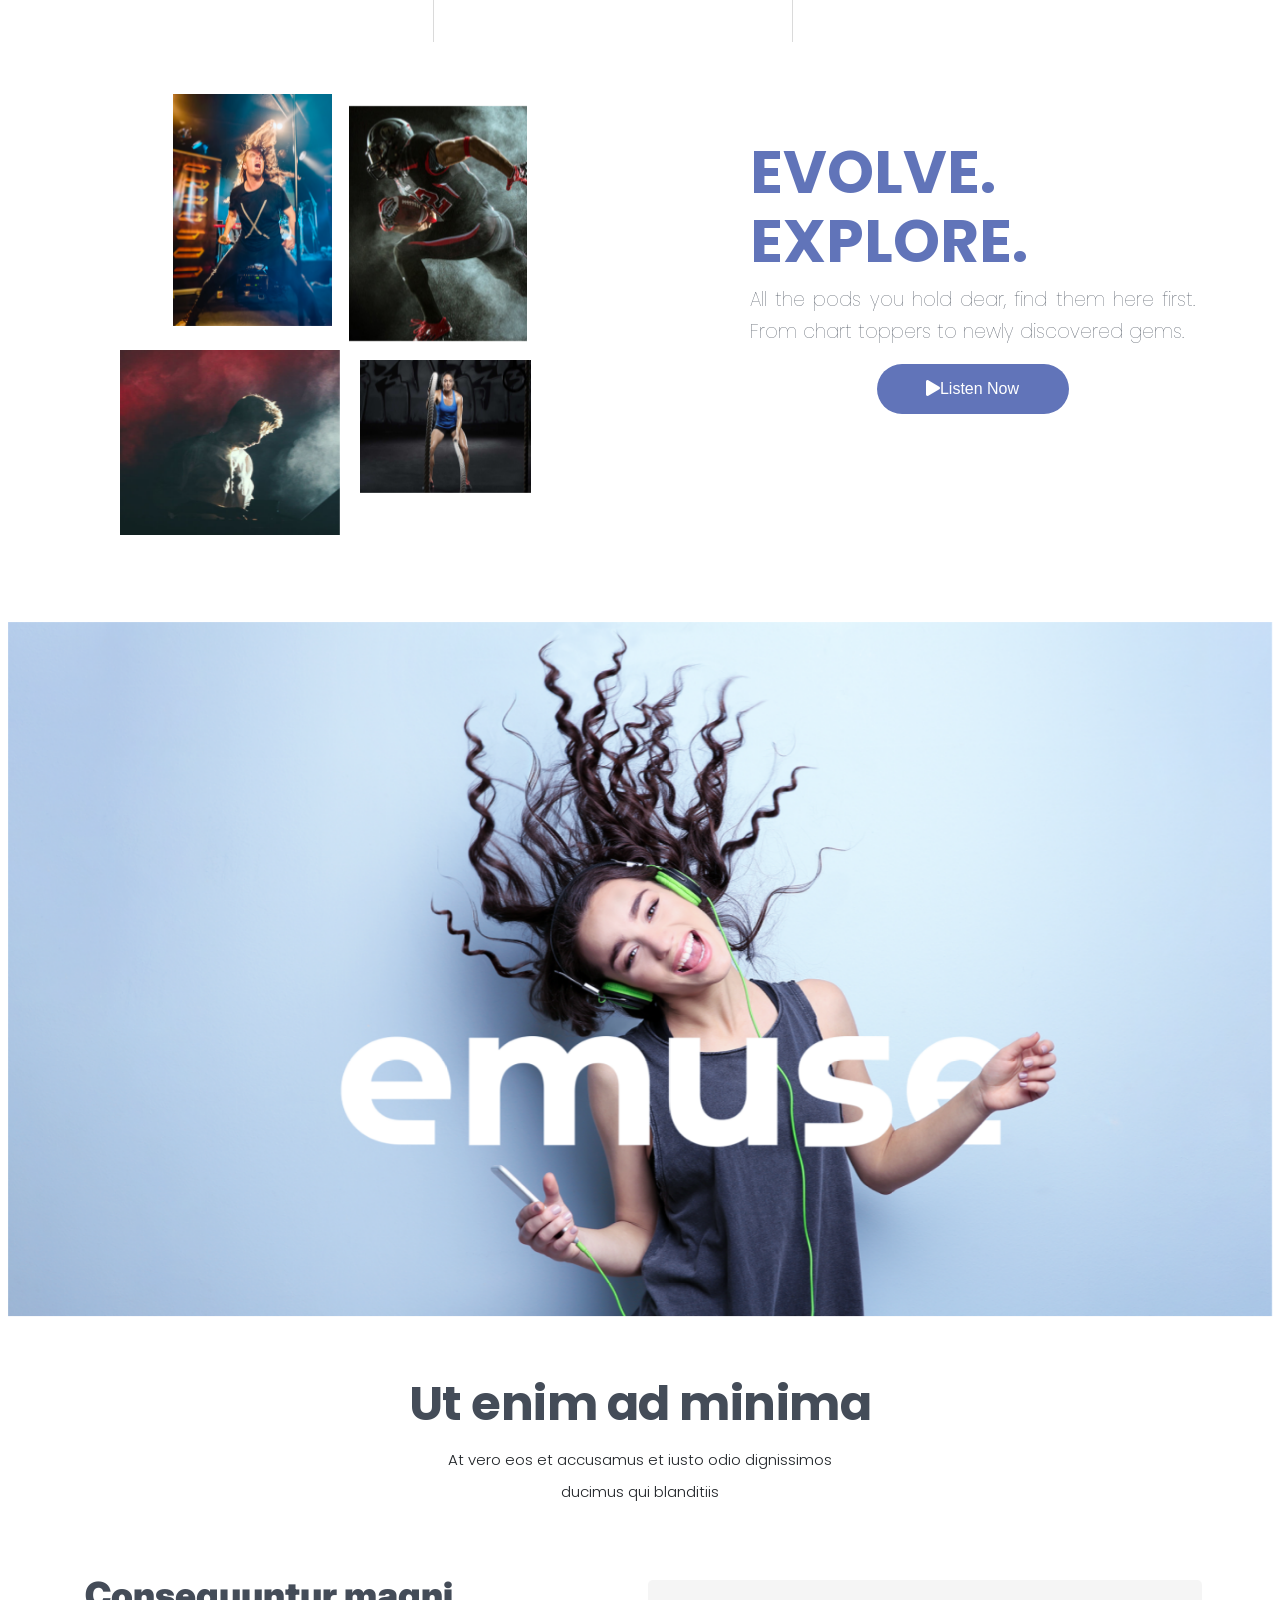
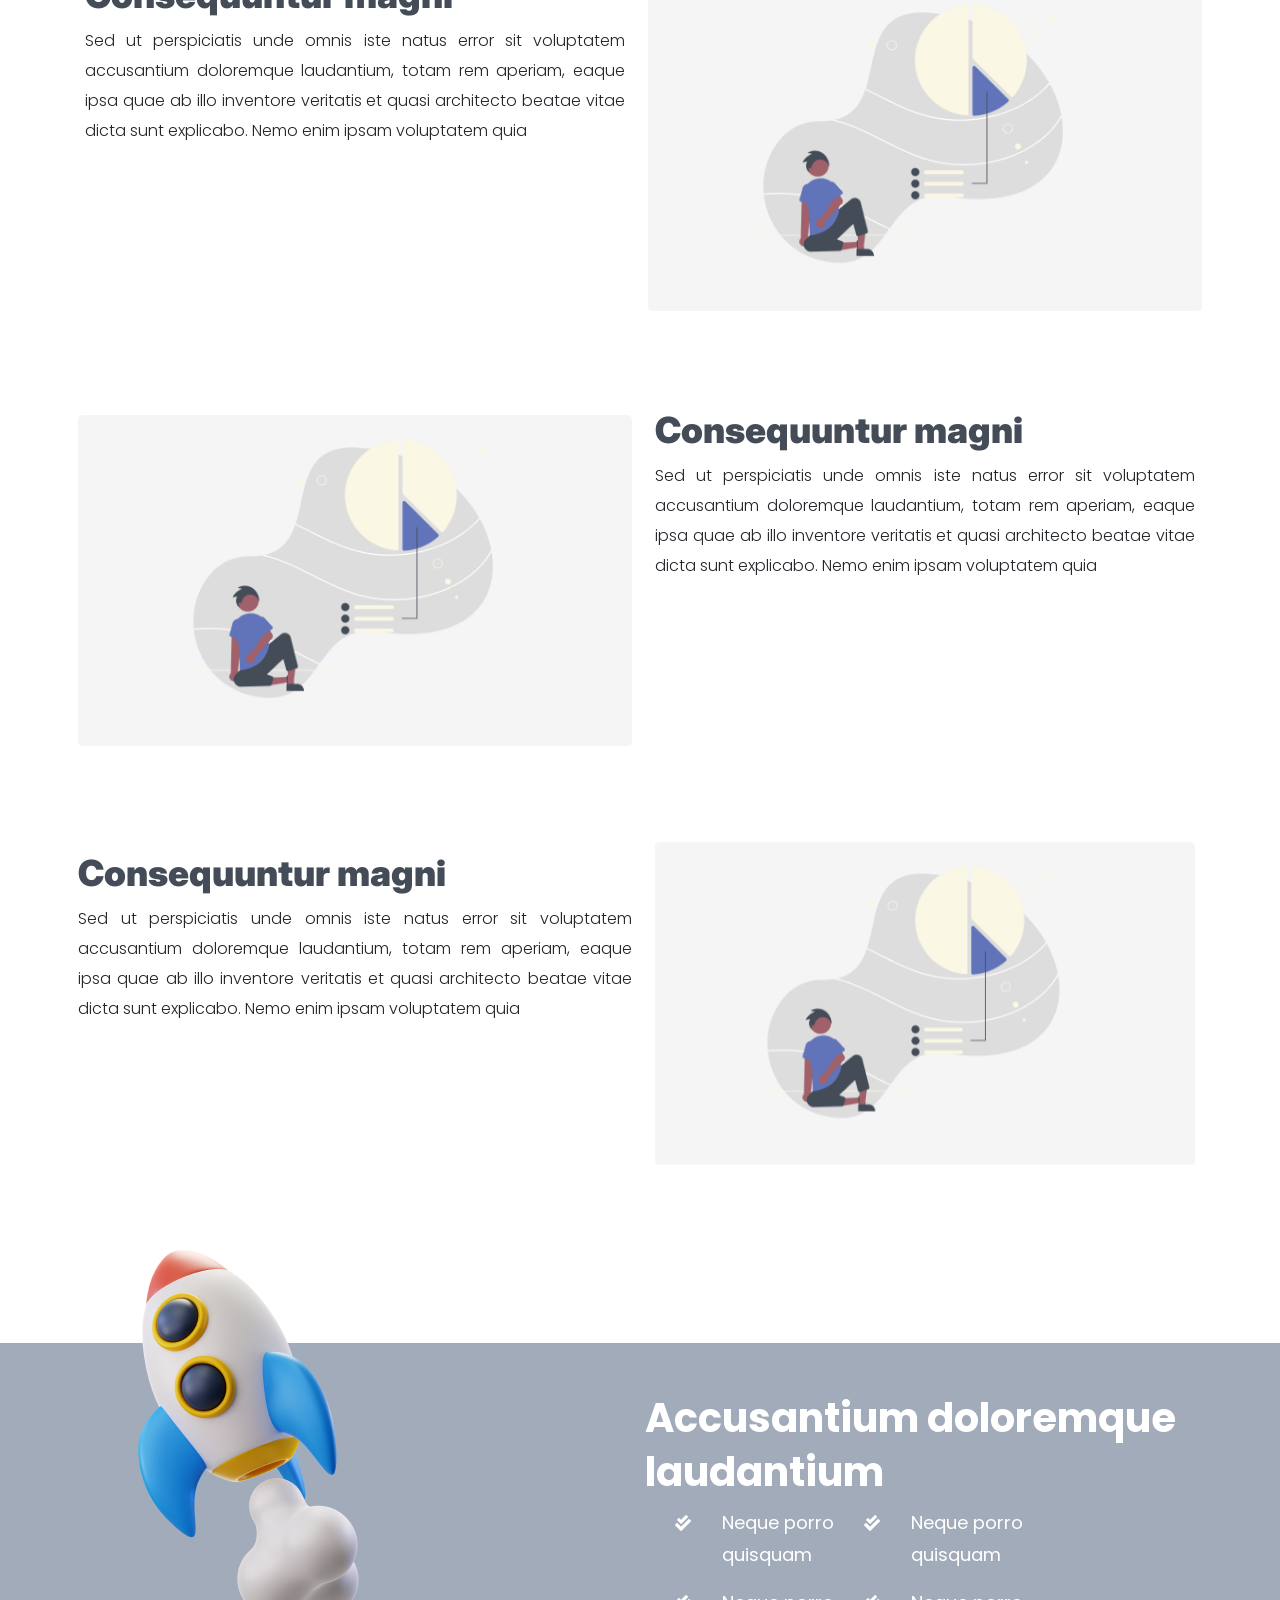
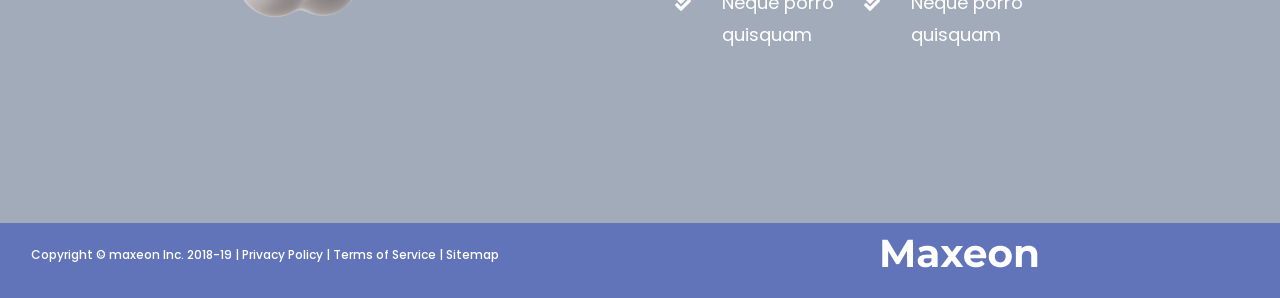
==== commit 7339d17a: "updated" ====
--- a/index.html
+++ b/index.html
@@ -387,7 +387,7 @@
 
 
 <!-- chatbot start -->
-<!-- <div class="container">
+ <div class="container">
   <div class="chatbox">
       <div class="chatbox__support">
           <div class="chatbox__header">
@@ -420,14 +420,14 @@
               <img src="./images/icons/microphone.svg" alt="">
               <input type="text" placeholder="Write a message...">
              <button  type="submit" style="background-color: transparent;border: 0px;"><i style="color: #6174B9;" class="fas fa-angle-double-right"></i></button>
-              <img  src="images/Oval.png" alt="">
+             
           </div>
       </div>
       <div class="chatbox__button">
-          <button style="width:0px; color:#6174B9;"> <img src="images/Oval.png"/>  m.</button>
+          <button style="width:0px; color:#6174B9;">  m.</button>
       </div>
   </div>
-</div> -->
+</div> 
 <!-- chatbot end -->
 
 
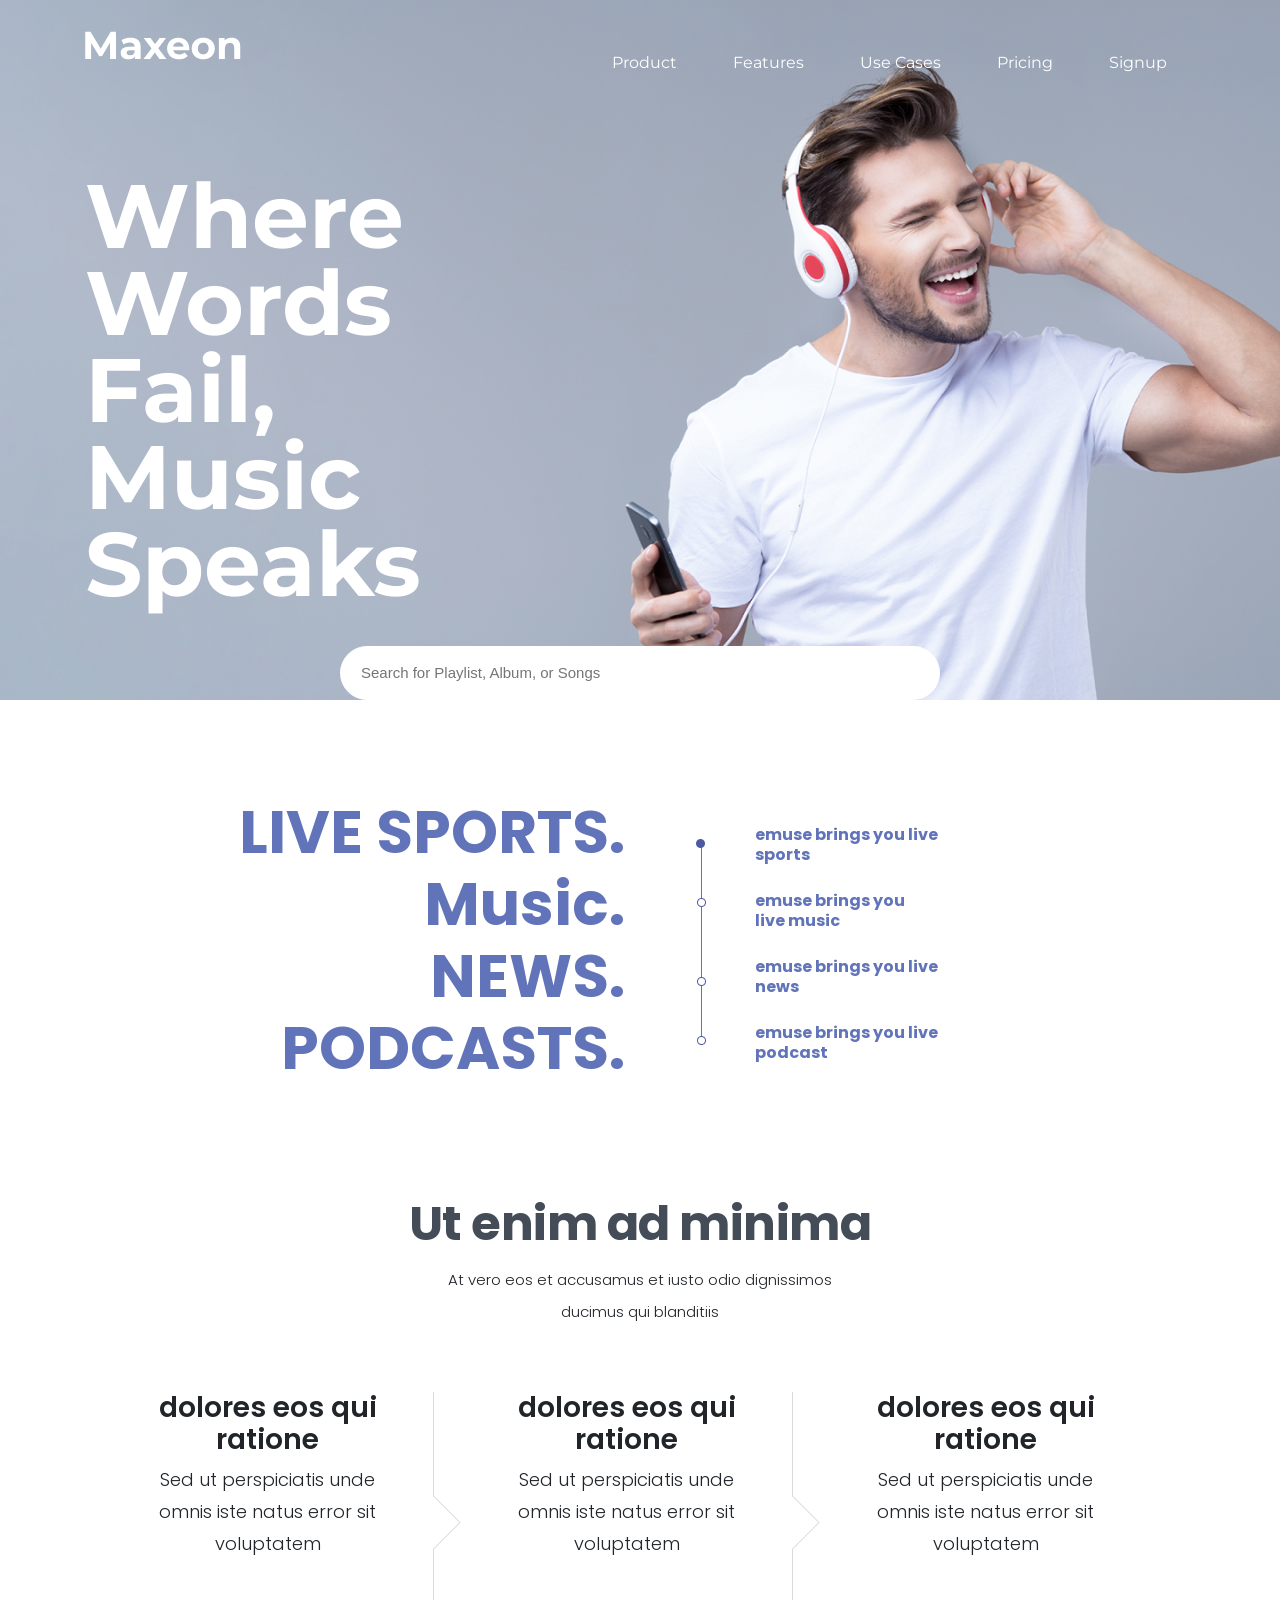
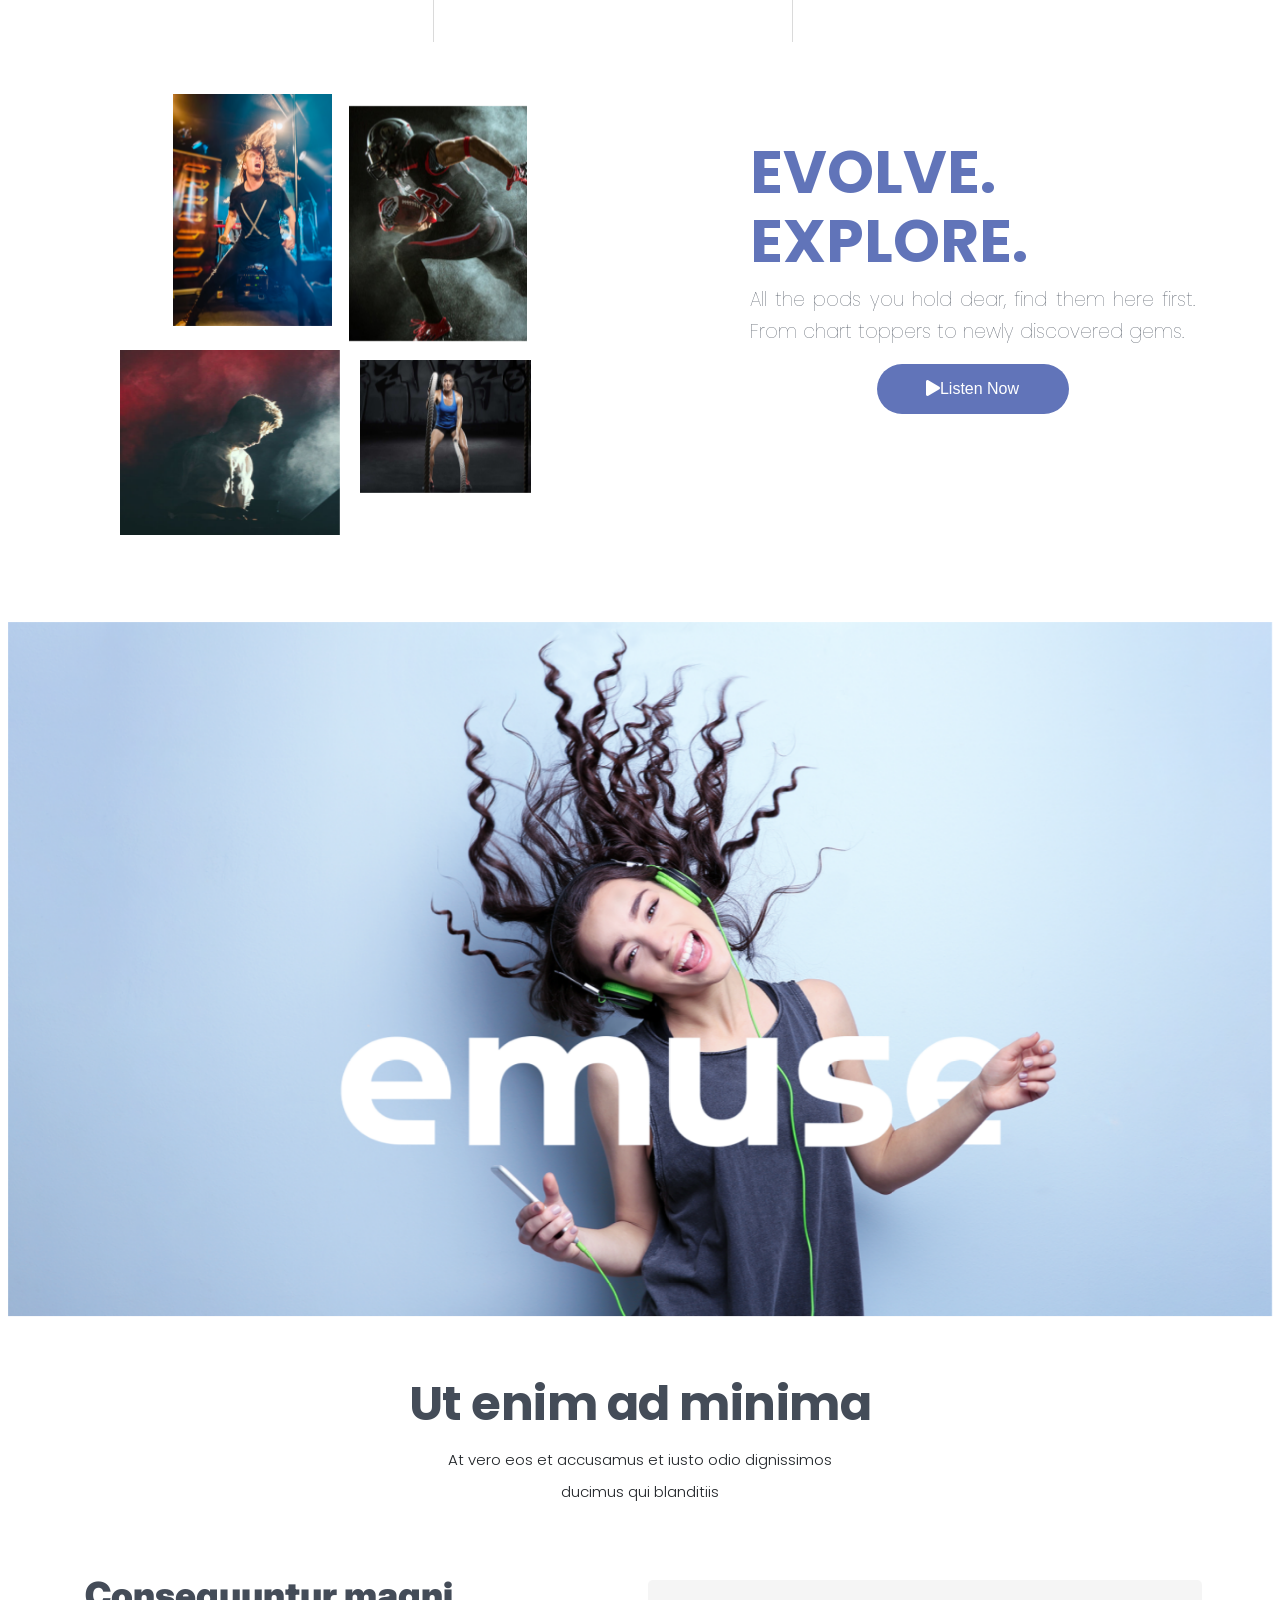
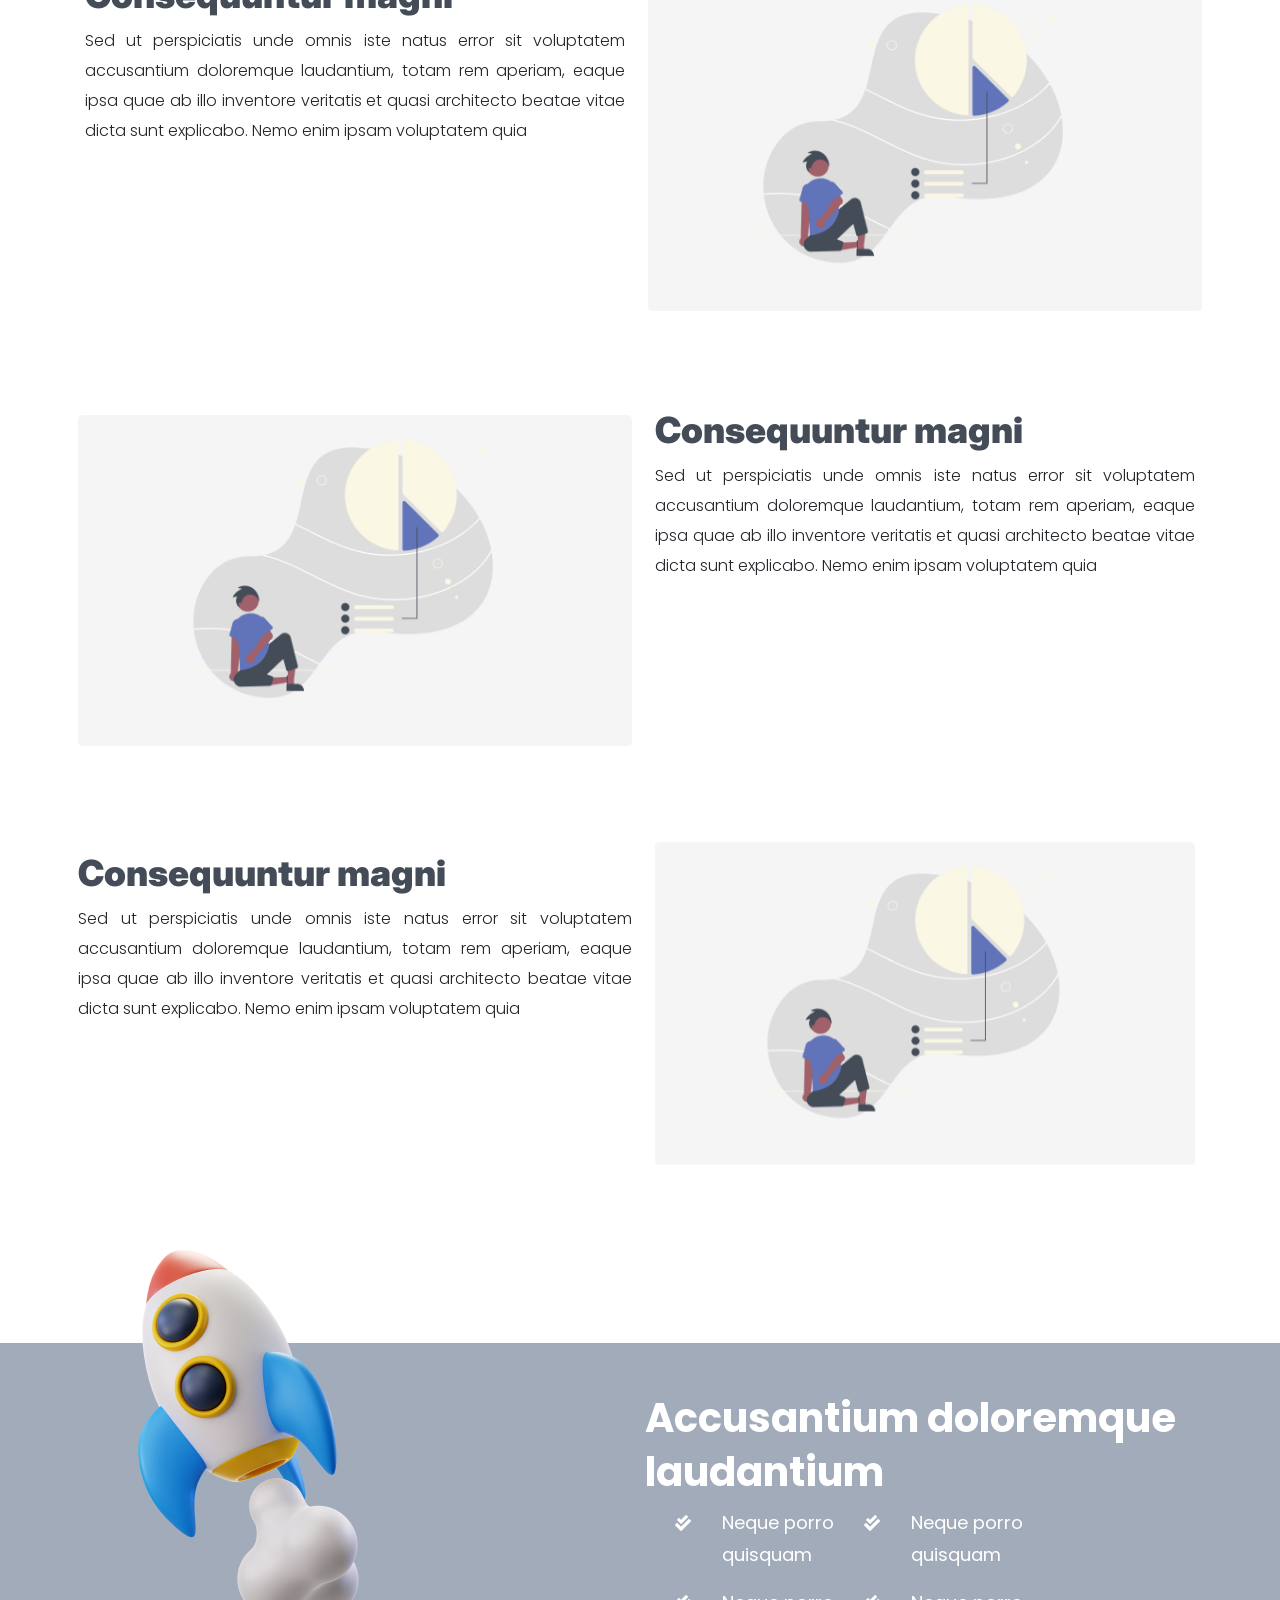
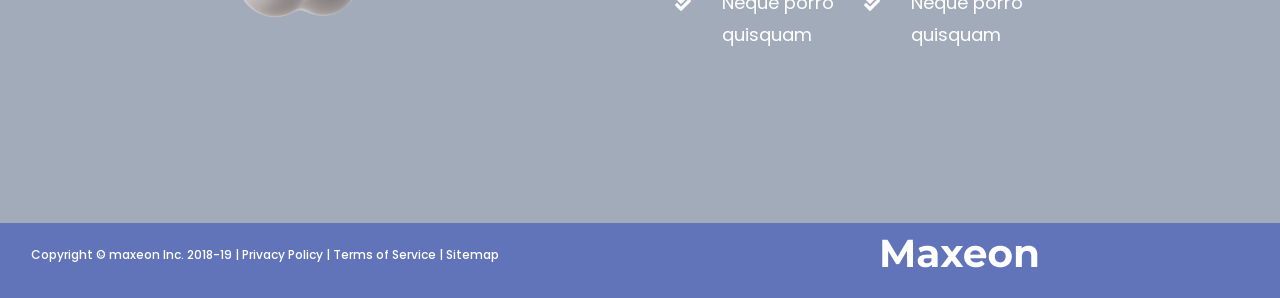
==== commit 81c5dfe2: "updated" ====
--- a/index.html
+++ b/index.html
@@ -217,7 +217,7 @@
             </div>
             <div class="col-md-1 col-12 pt-md-5 animate__animated animate__zoomIn text-center">
               <img class="vector" src="images/Vector 1 (1).png" alt="" />
-              <img class="vectortwo" src="images/Vectortwo.png" alt="" />
+          
 
             </div>
             <div class="col-md-3 col-12 pt-5">
@@ -228,7 +228,7 @@
             </div>
             <div class="col-md-1 col-2 pt-md-5 animate__animated animate__zoomIn text-center">
               <img class="vector" src="images/Vector 1 (1).png" alt="" />
-              <img class="vectortwo" src="images/Vectortwo.png" alt="" />
+          
             </div>
             <div class="col-md-3 col-12 pt-5">
               <h4 class="subcategory">dolores eos qui ratione</h4>
@@ -387,7 +387,7 @@
 
 
 <!-- chatbot start -->
- <div class="container">
+ <!-- <div class="container">
   <div class="chatbox">
       <div class="chatbox__support">
           <div class="chatbox__header">
@@ -427,7 +427,7 @@
           <button style="width:0px; color:#6174B9;">  m.</button>
       </div>
   </div>
-</div> 
+</div>  -->
 <!-- chatbot end -->
 
 
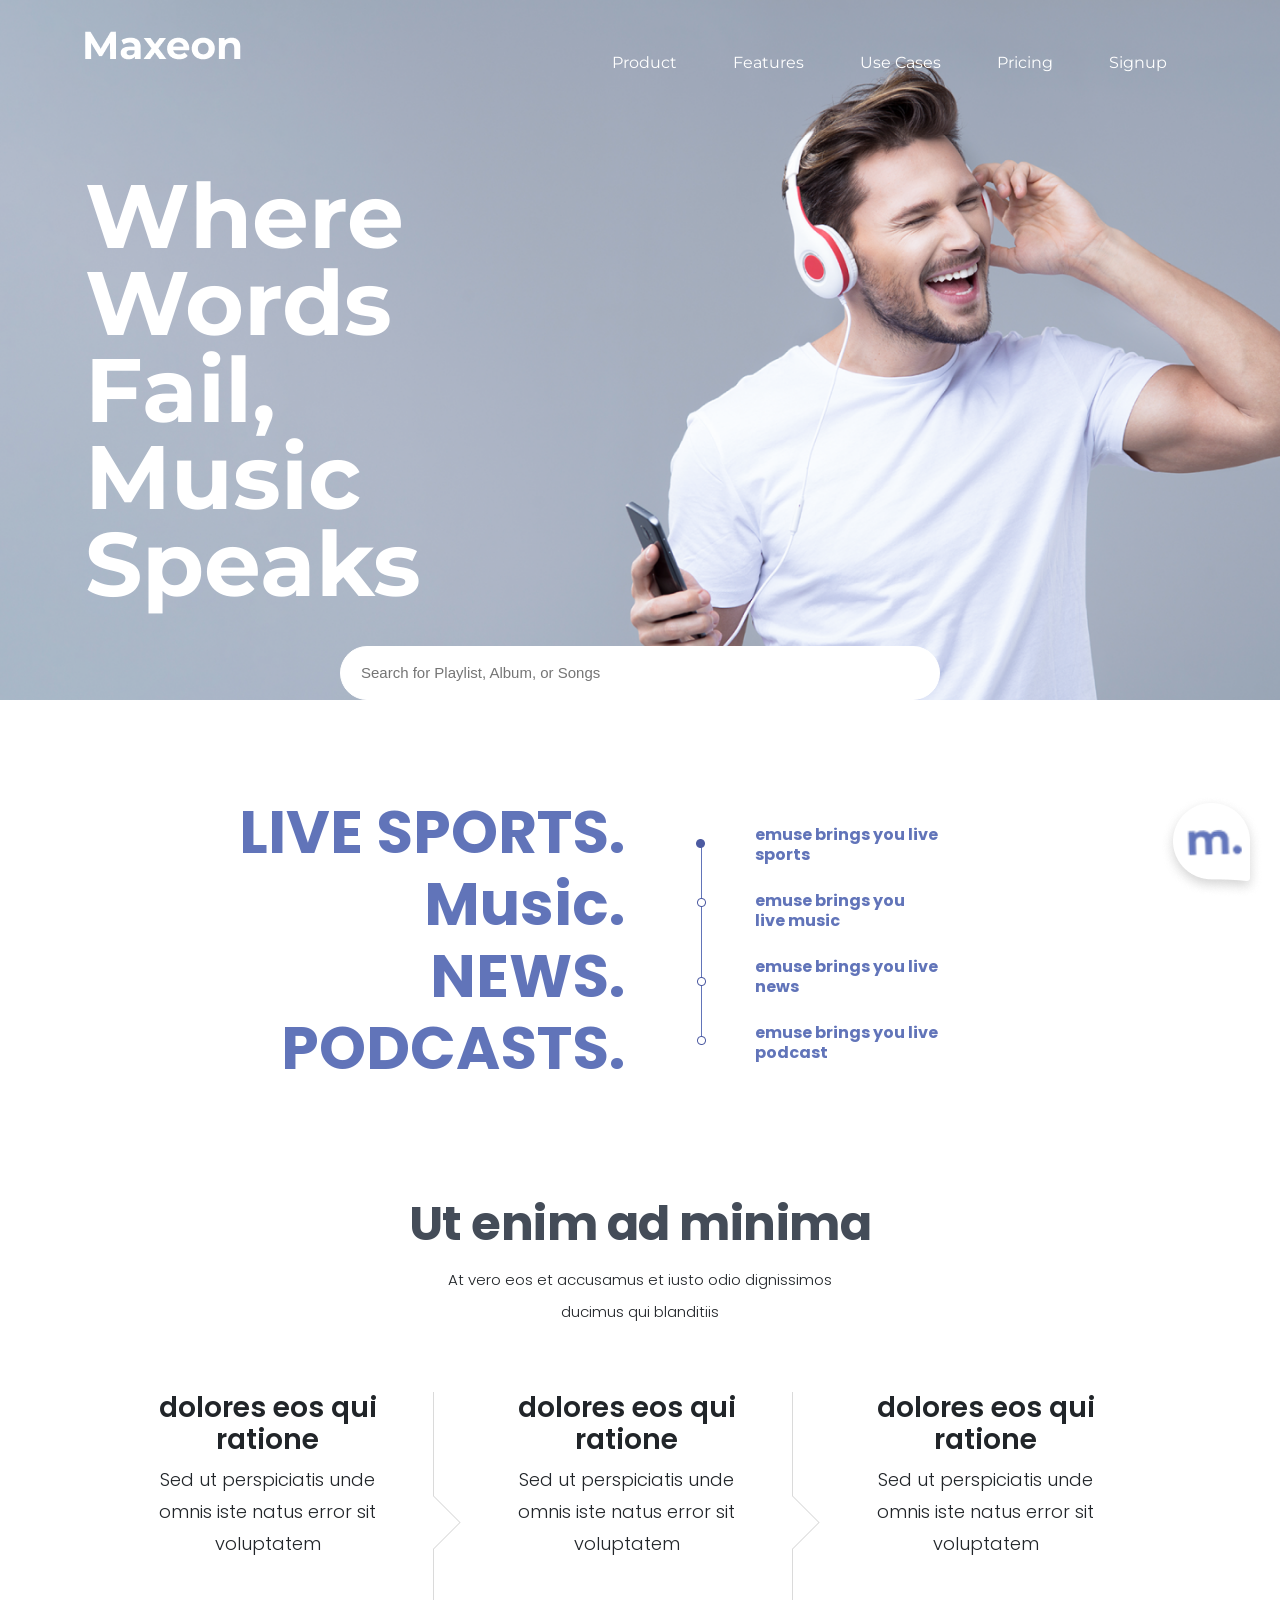
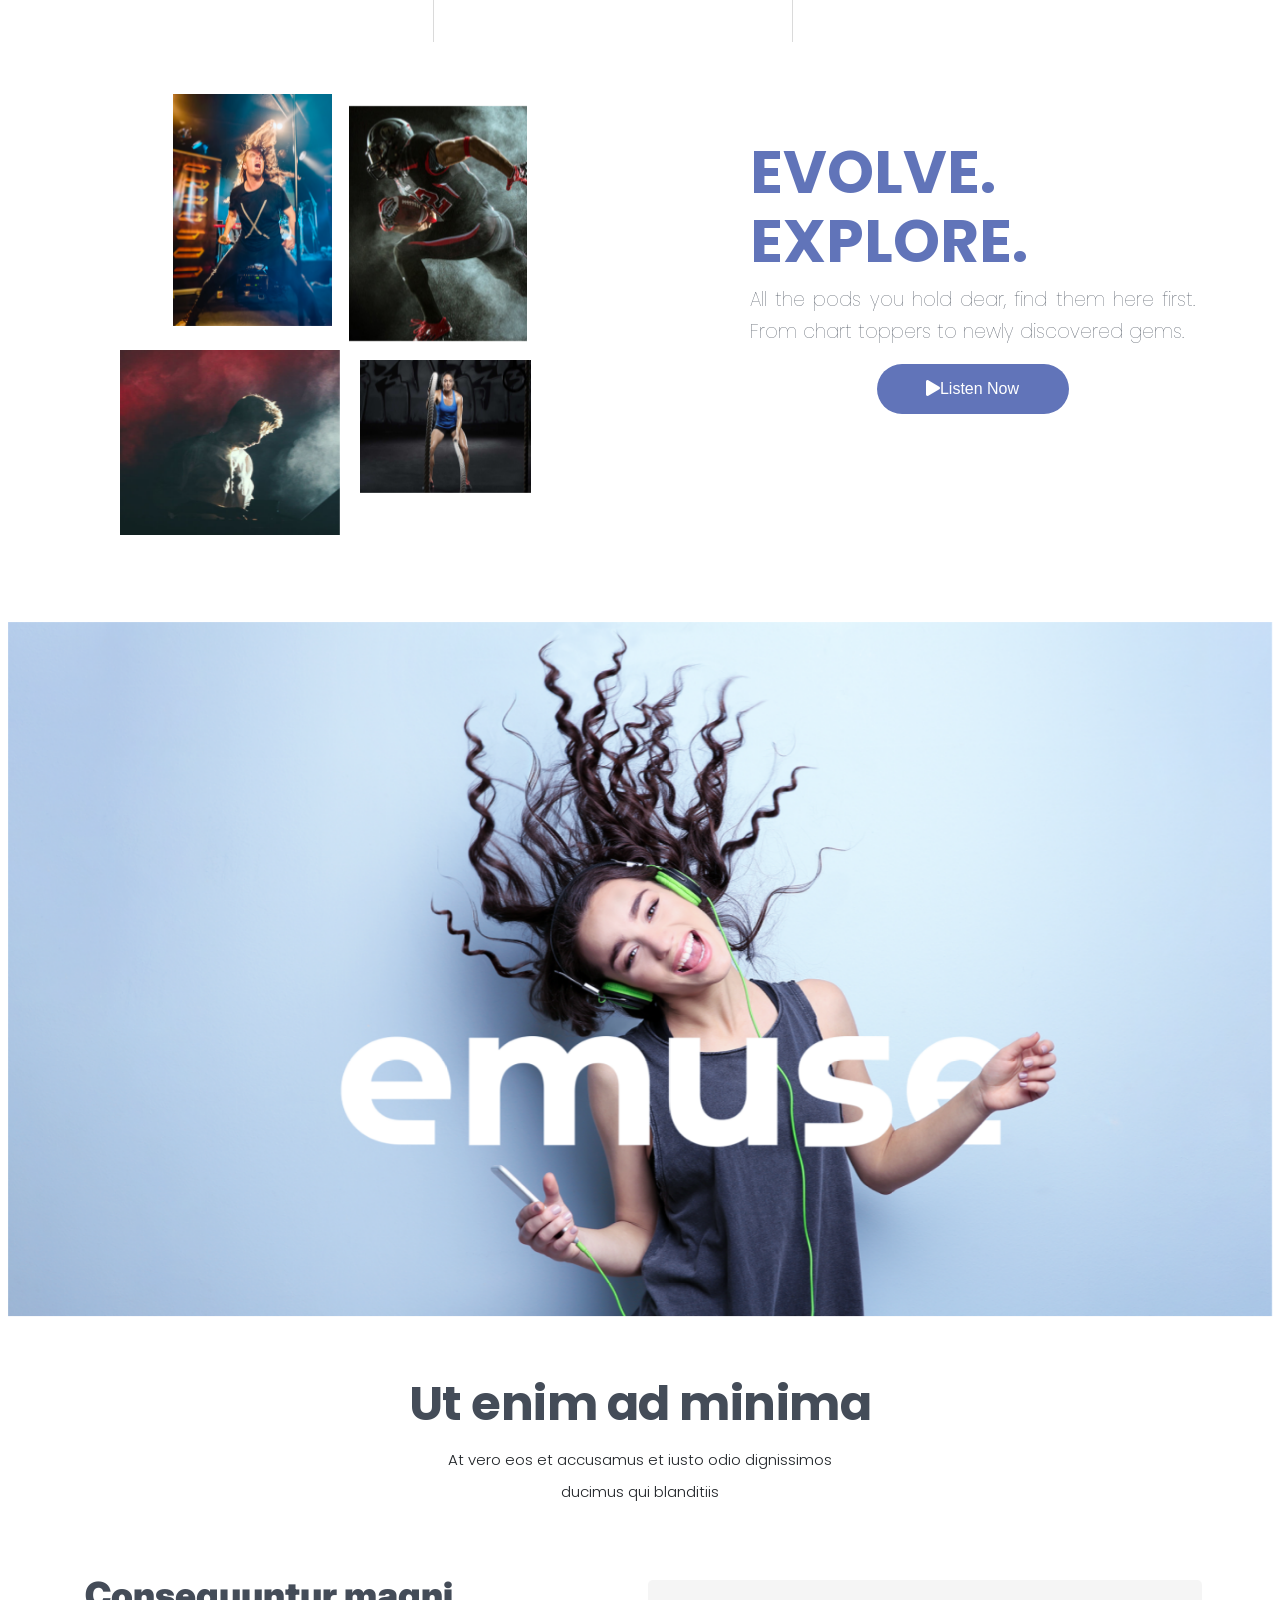
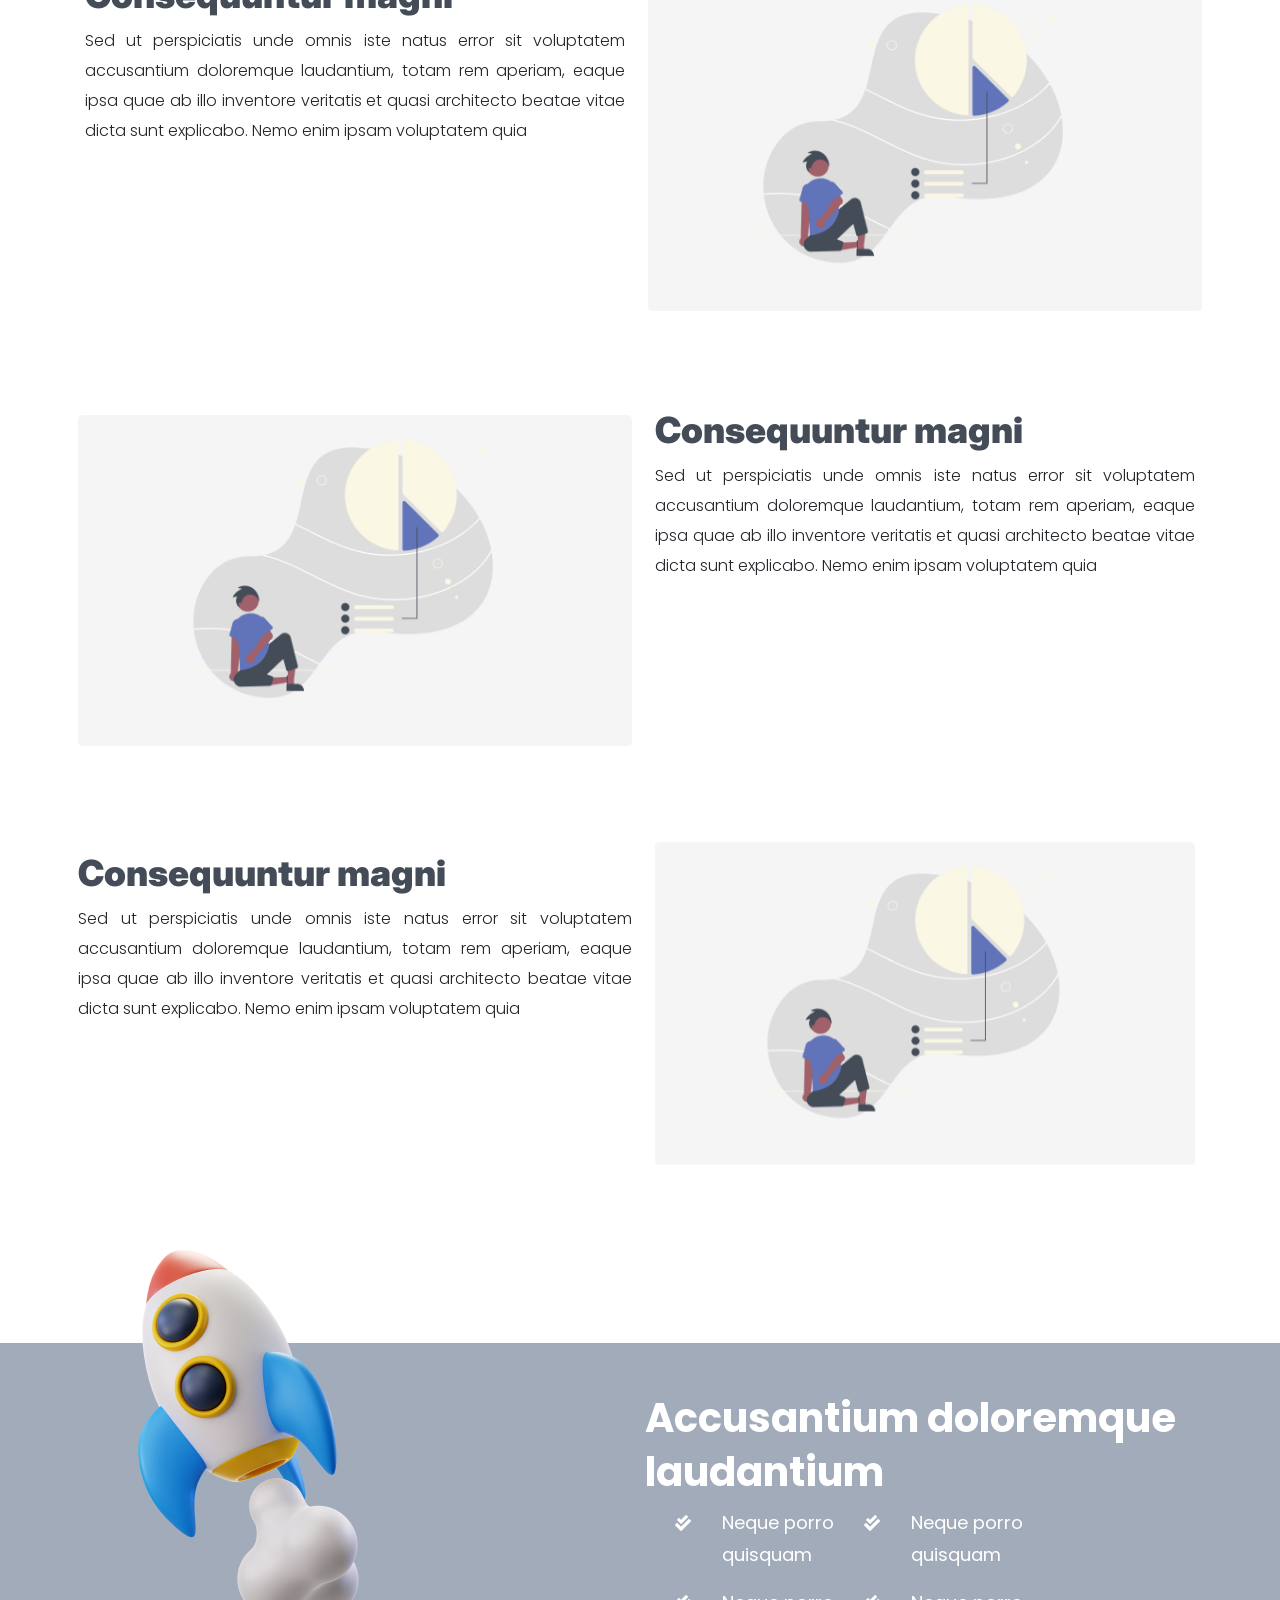
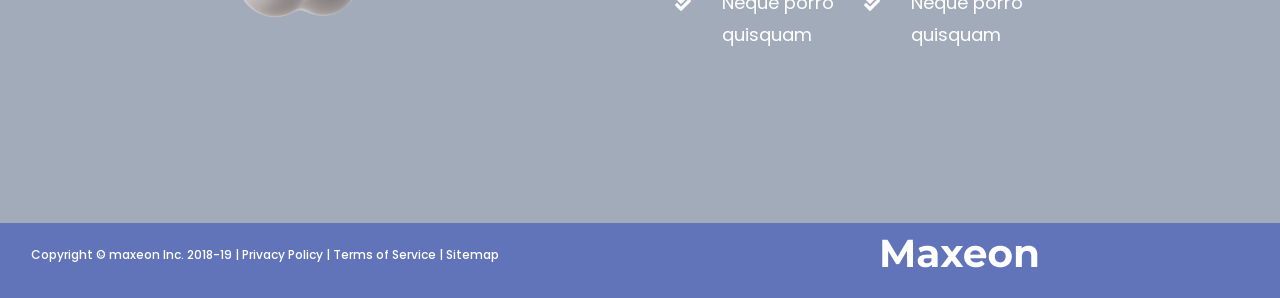
==== commit fcf535df: "updated" ====
--- a/index.html
+++ b/index.html
@@ -387,7 +387,7 @@
 
 
 <!-- chatbot start -->
- <!-- <div class="container">
+ <div class="container">
   <div class="chatbox">
       <div class="chatbox__support">
           <div class="chatbox__header">
@@ -427,7 +427,7 @@
           <button style="width:0px; color:#6174B9;">  m.</button>
       </div>
   </div>
-</div>  -->
+</div> 
 <!-- chatbot end -->
 
 
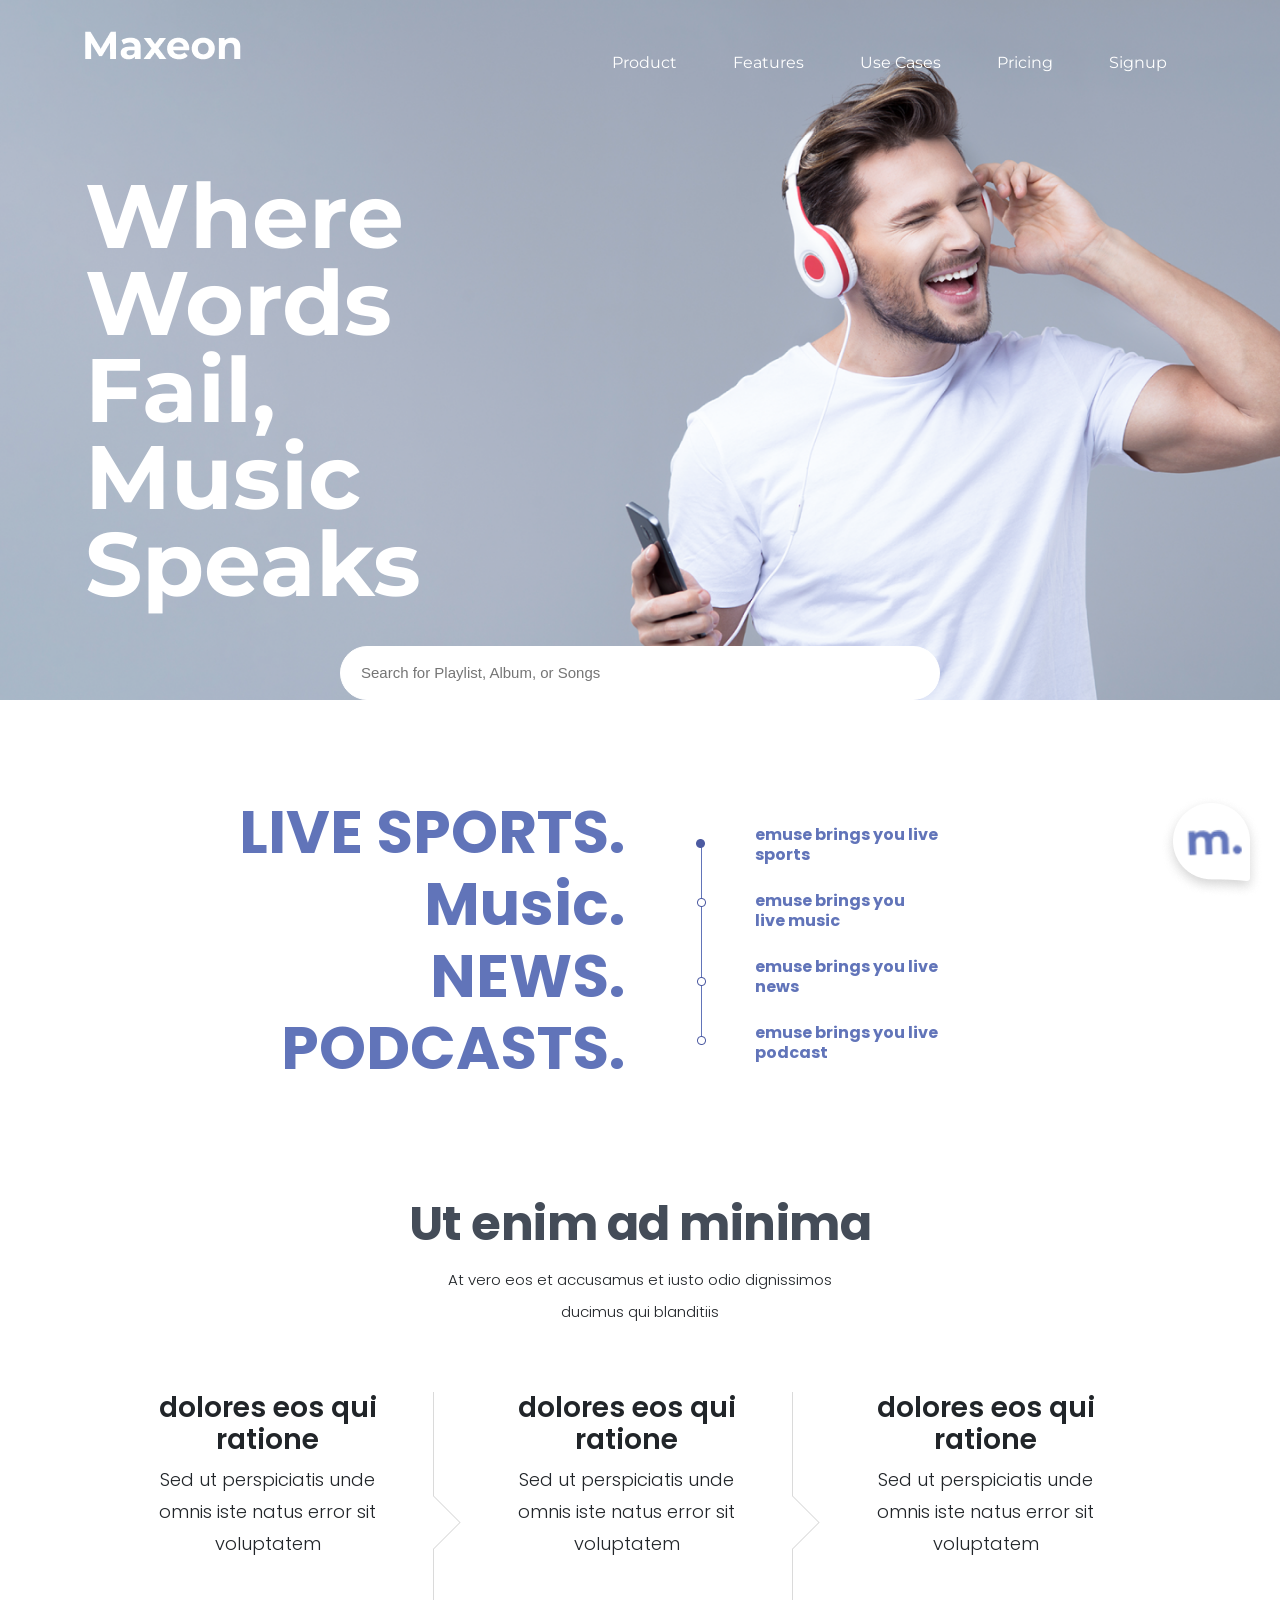
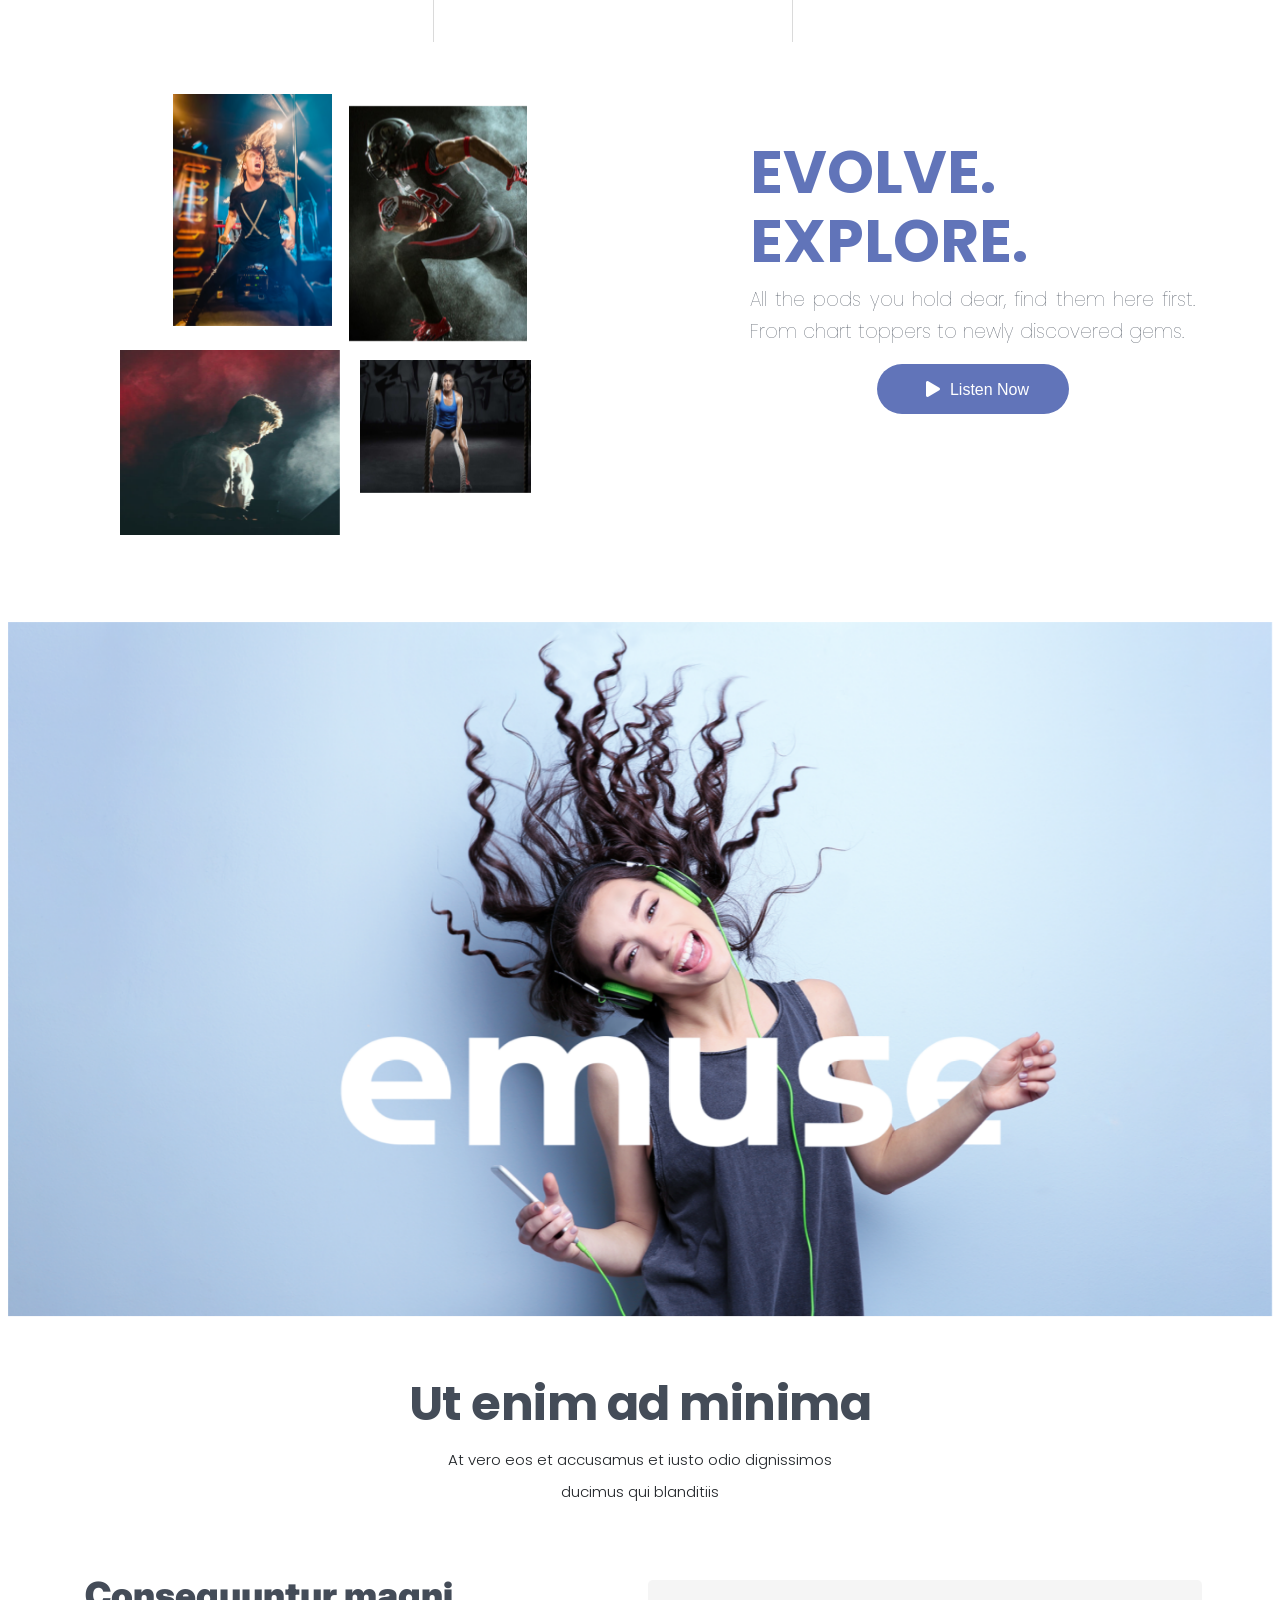
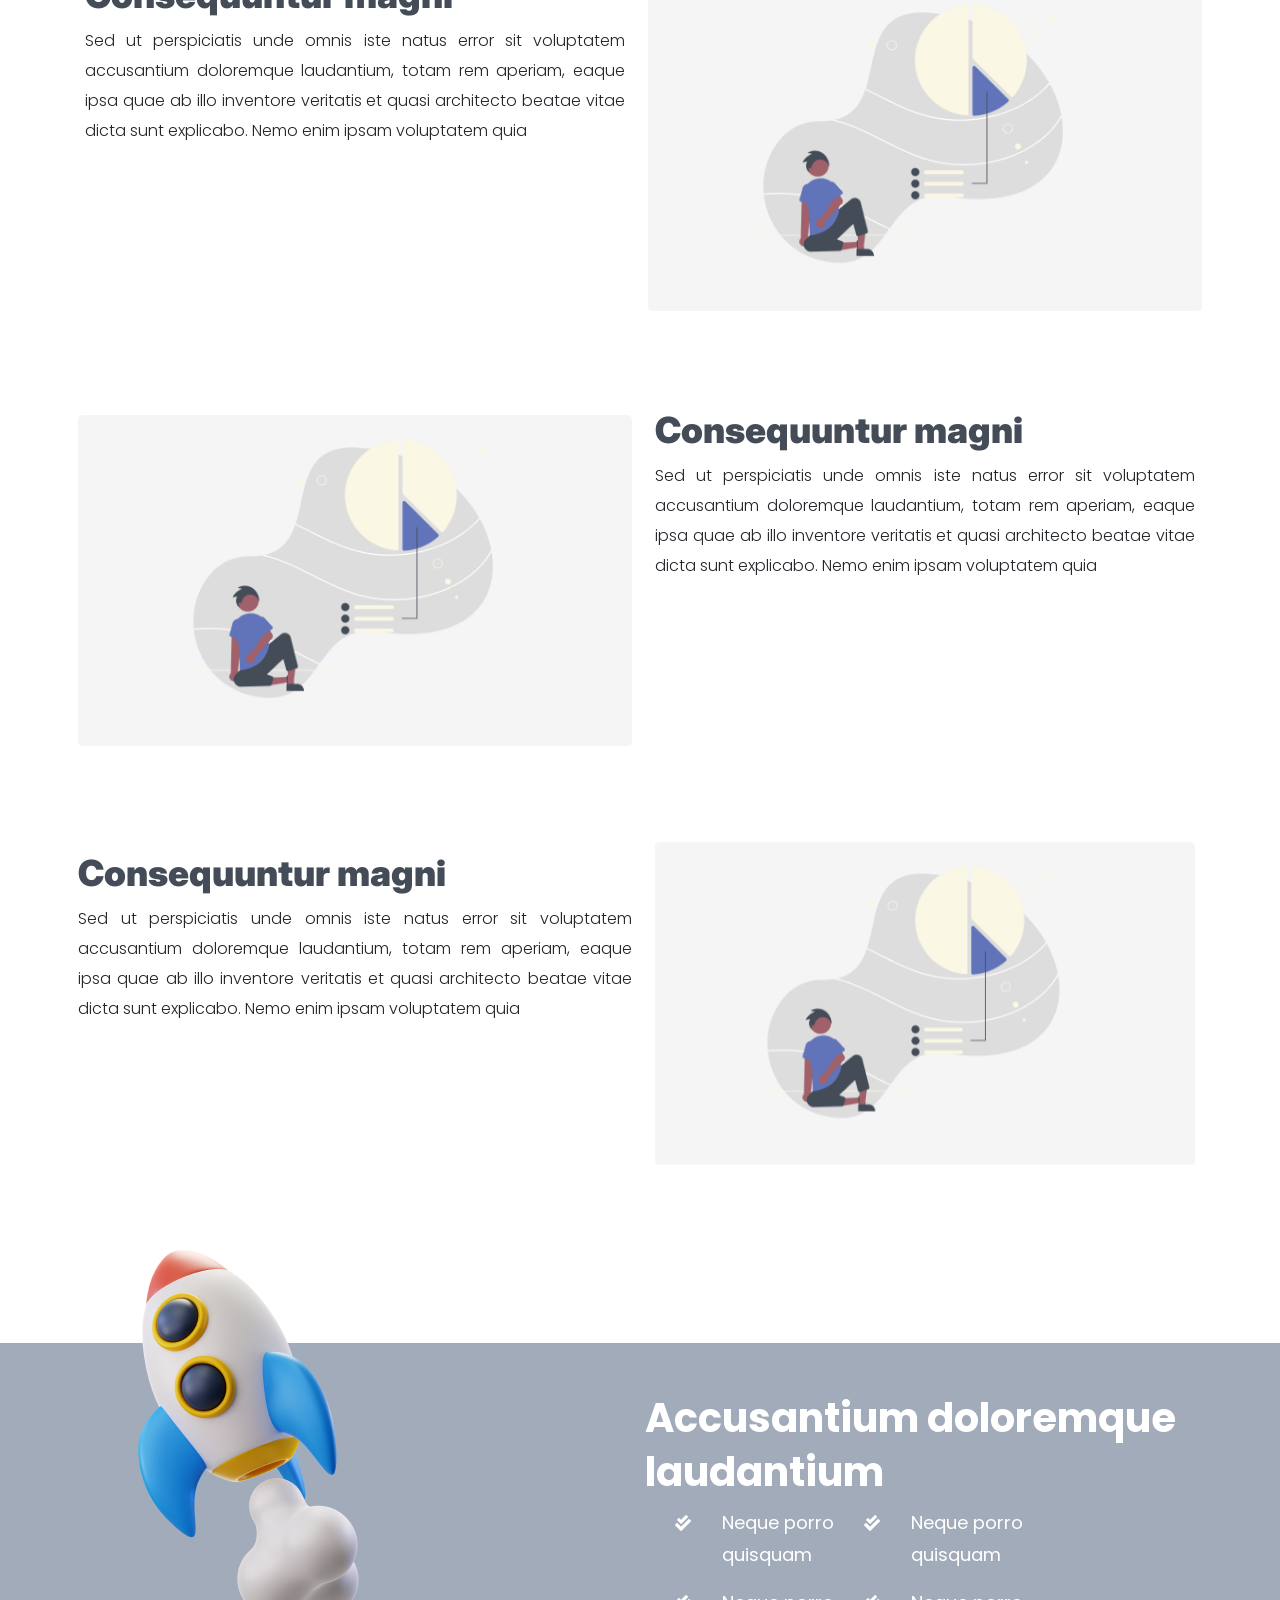
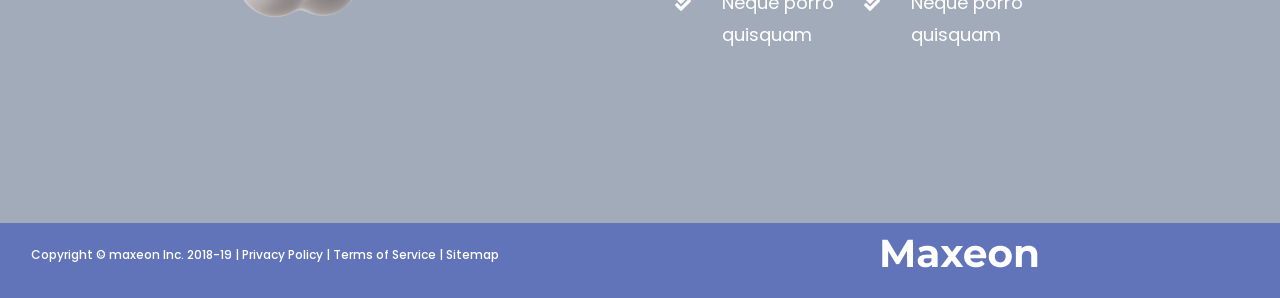
==== commit 0fdc3903: "updated" ====
--- a/index.html
+++ b/index.html
@@ -265,7 +265,7 @@
           </p>
           <div class="text-center">
             <button class="btn-btn">
-              <i class="fas fa-play"></i>Listen Now
+              <i style="padding:10px;" class="fas fa-play"></i>Listen Now
             </button>
           </div>
         </div>
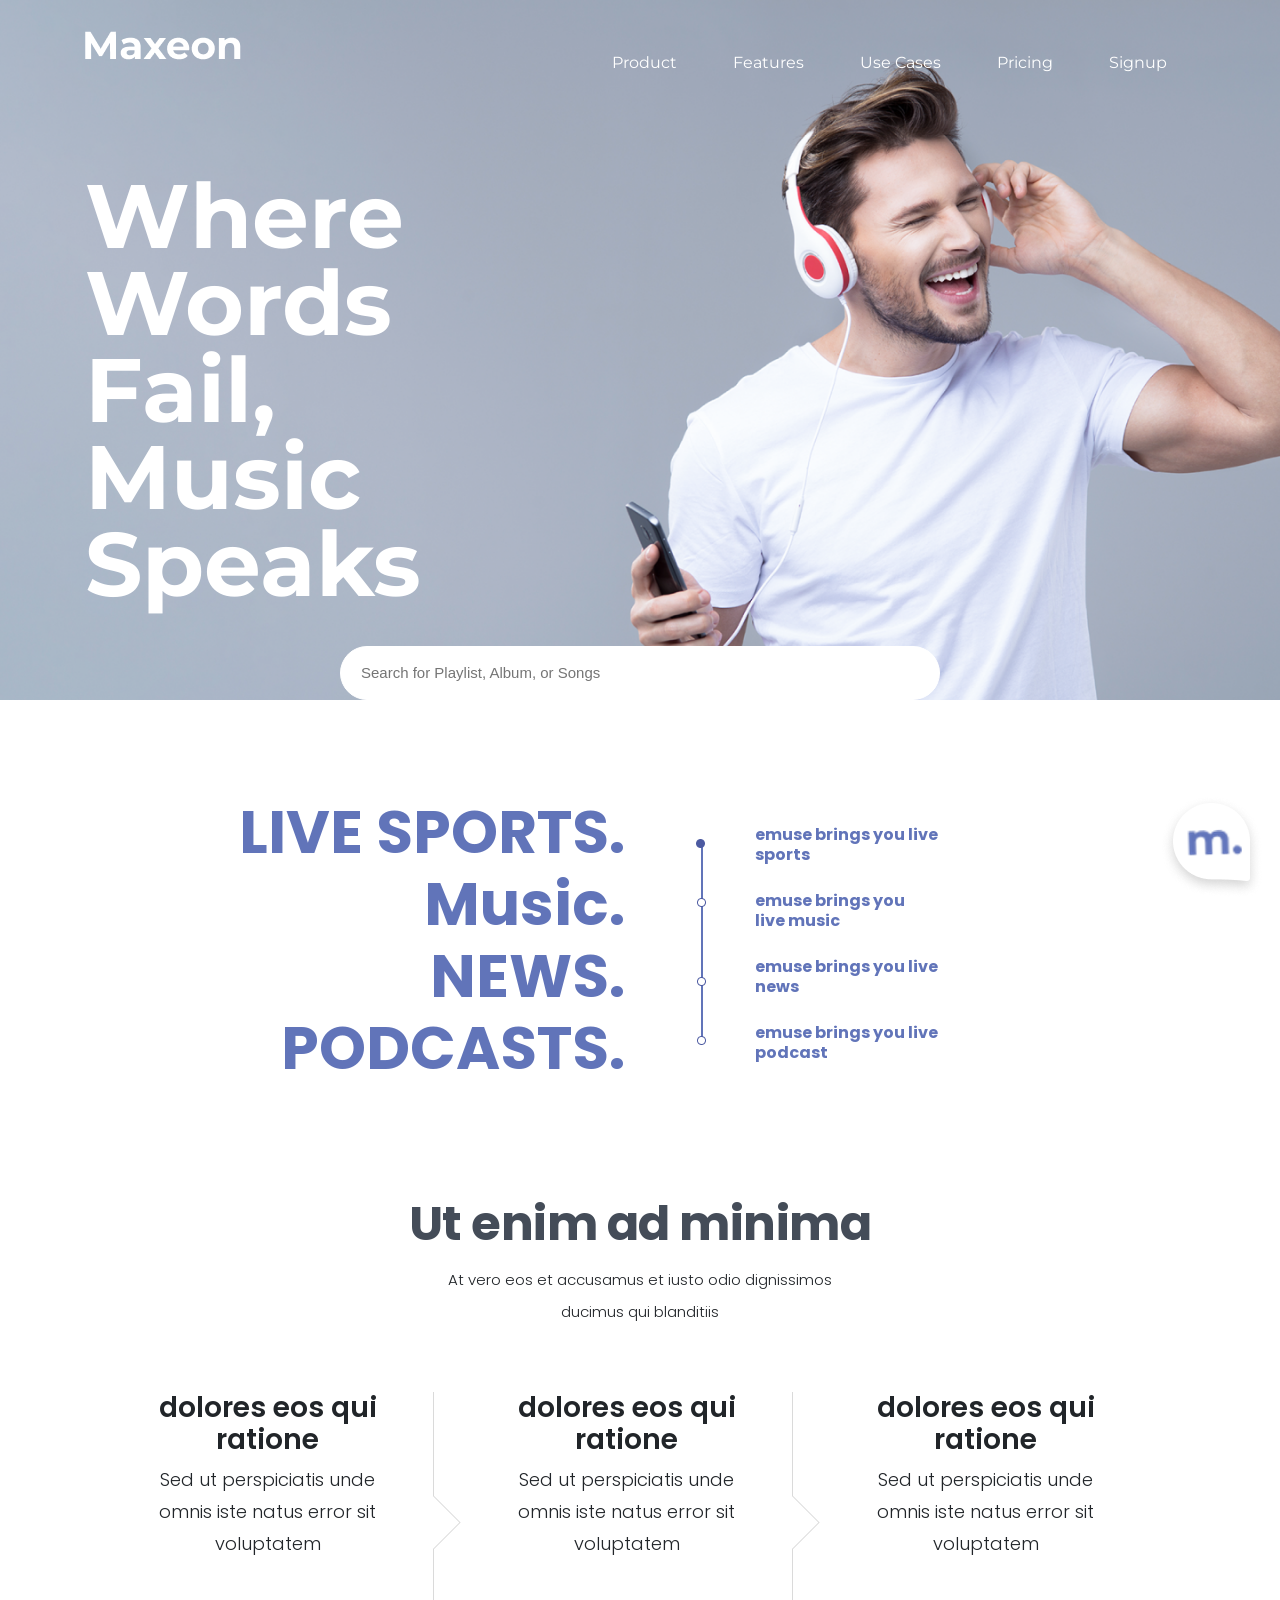
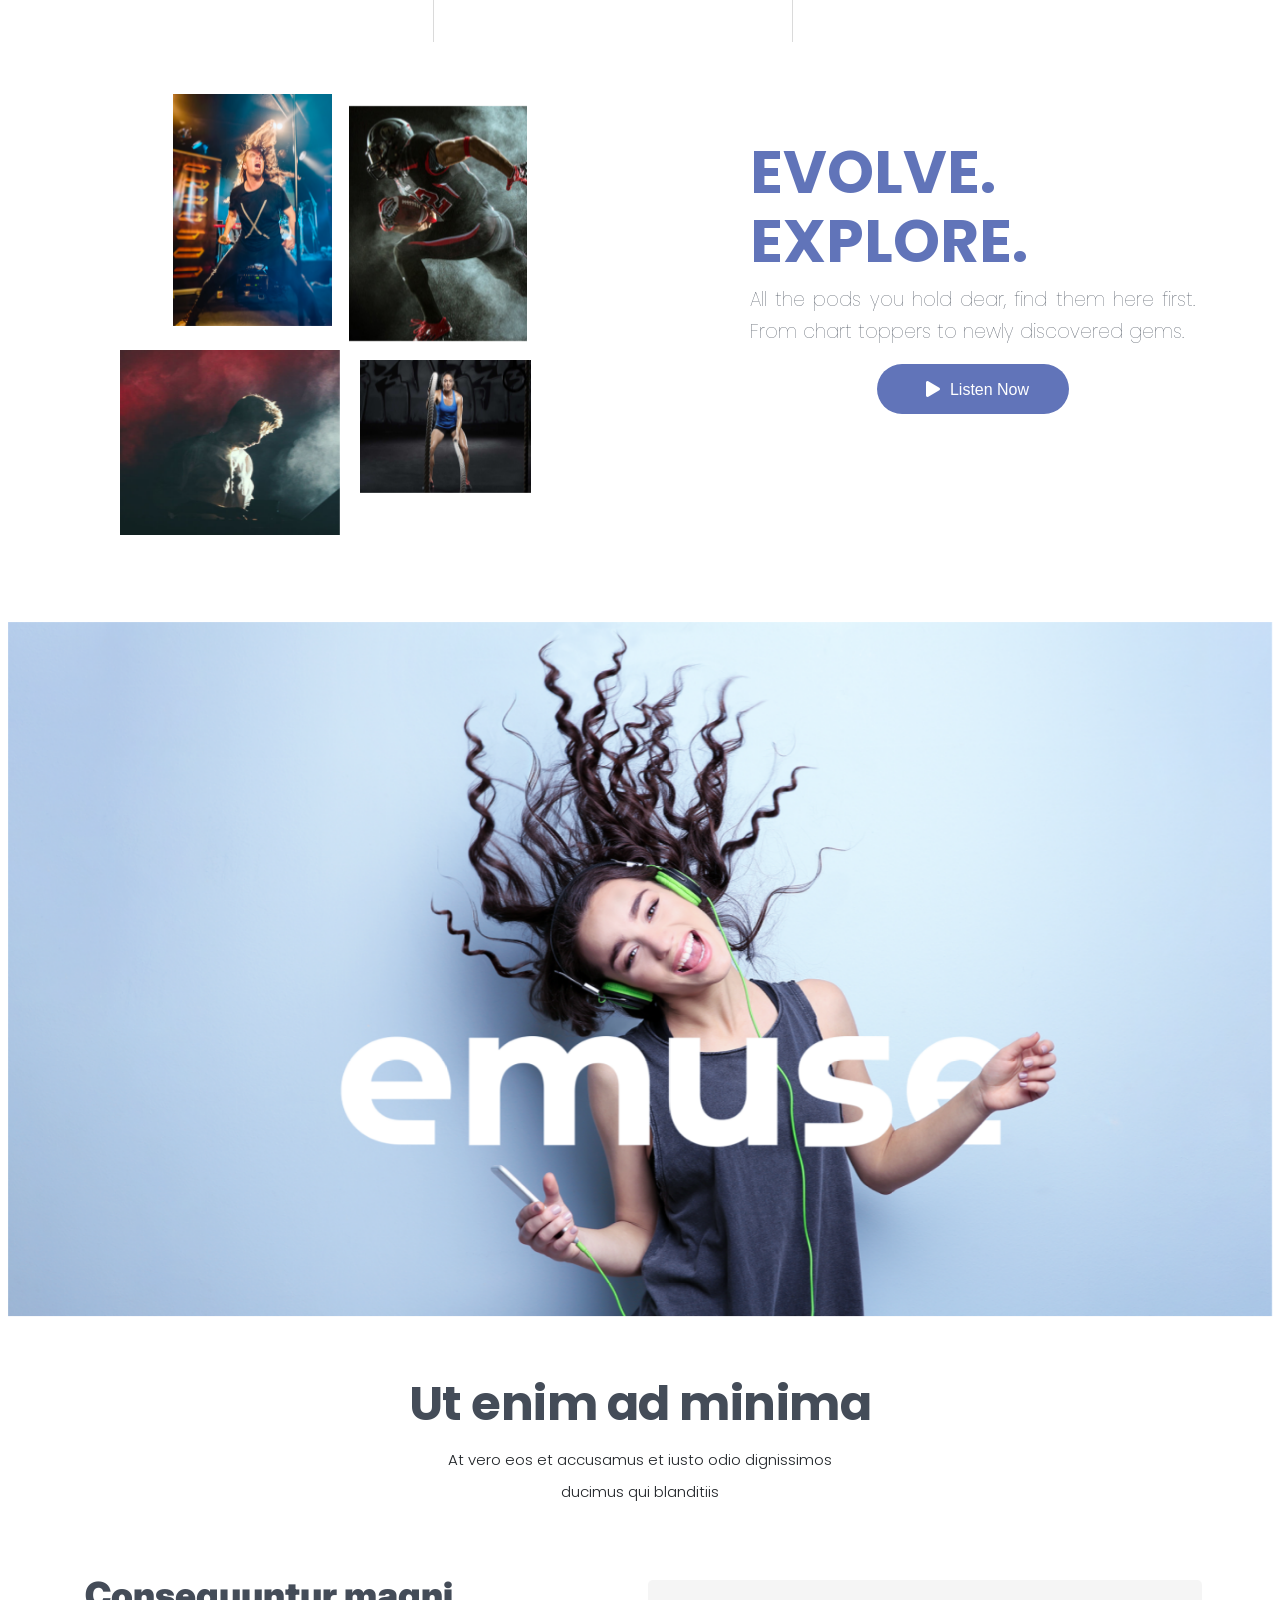
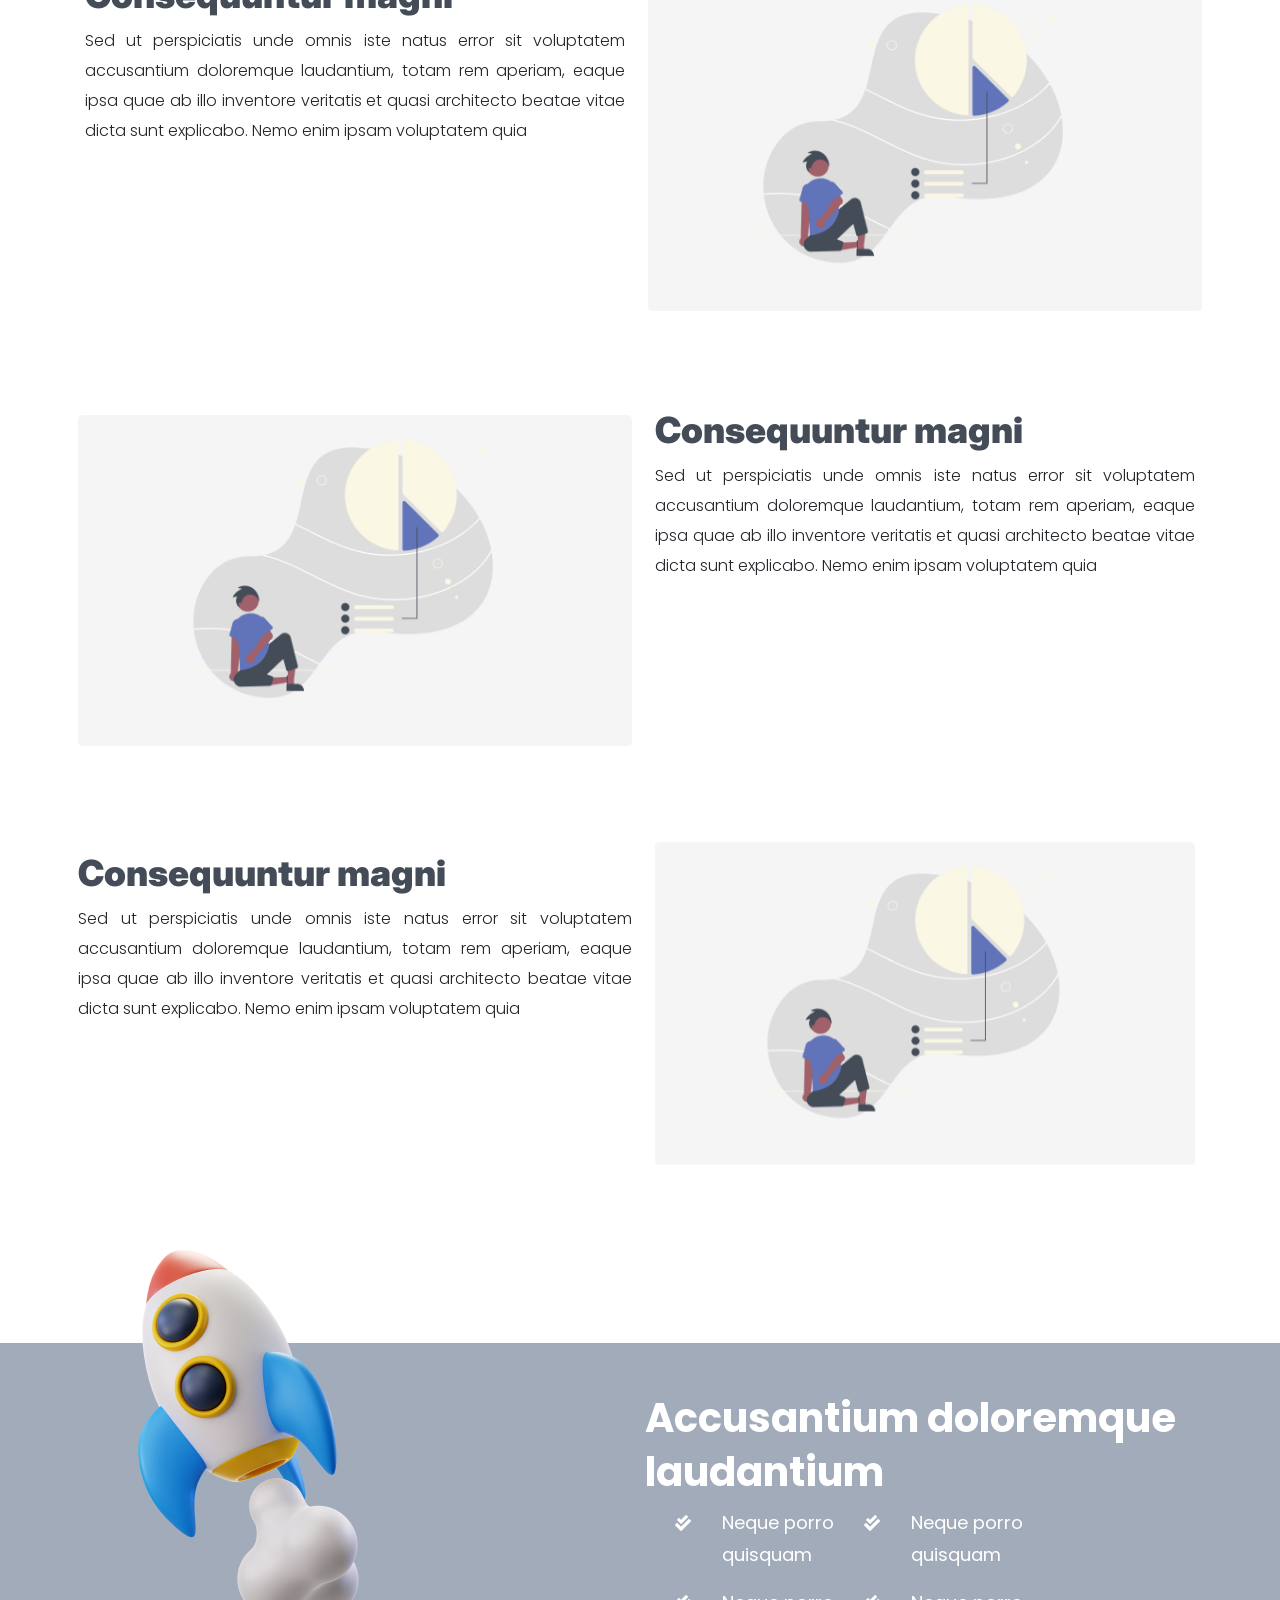
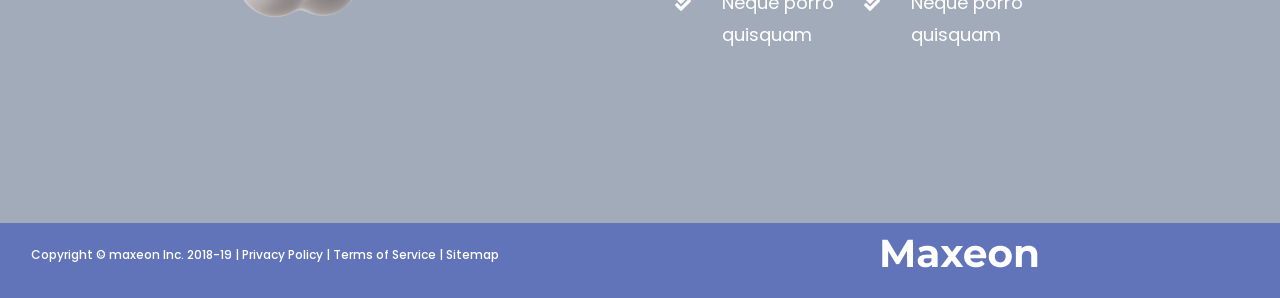
==== commit 20a37d46: "updated" ====
--- a/index.html
+++ b/index.html
@@ -13,7 +13,7 @@
       integrity="sha384-B0vP5xmATw1+K9KRQjQERJvTumQW0nPEzvF6L/Z6nronJ3oUOFUFpCjEUQouq2+l"
       crossorigin="anonymous"
     />
-    
+
     <script
       src="https://cdn.jsdelivr.net/npm/jquery@3.5.1/dist/jquery.slim.min.js"
       integrity="sha384-DfXdz2htPH0lsSSs5nCTpuj/zy4C+OGpamoFVy38MVBnE+IbbVYUew+OrCXaRkfj"
@@ -37,14 +37,19 @@
       href="https://fonts.googleapis.com/css?family=Montserrat:400,700,200"
       rel="stylesheet"
     />
-    <link rel="stylesheet" href="css/chat.css">
-    <link rel="stylesheet" href="css/typing.css">
-    <link rel="stylesheet"     href="https://cdnjs.cloudflare.com/ajax/libs/animate.css/4.1.1/animate.min.css"
-    integrity="sha512-c42qTSw/wPZ3/5LBzD+Bw5f7bSF2oxou6wEb+I/lqeaKV5FDIfMvvRp772y4jcJLKuGUOpbJMdg/BTl50fJYAw==" crossorigin="anonymous" referrerpolicy="no-referrer" />
+    <link rel="stylesheet" href="css/chat.css" />
+    <link rel="stylesheet" href="css/typing.css" />
+    <link
+      rel="stylesheet"
+      href="https://cdnjs.cloudflare.com/ajax/libs/animate.css/4.1.1/animate.min.css"
+      integrity="sha512-c42qTSw/wPZ3/5LBzD+Bw5f7bSF2oxou6wEb+I/lqeaKV5FDIfMvvRp772y4jcJLKuGUOpbJMdg/BTl50fJYAw=="
+      crossorigin="anonymous"
+      referrerpolicy="no-referrer"
+    />
   </head>
   <body>
     <!-- header start -->
-    <header style="background-image:url(images/herohome.png);">
+    <header style="background-image: url(images/herohome.png)">
       <nav class="navbar navbar-expand-lg navbar-light pt-lg-4 p">
         <div class="container">
           <a class="navbar-brand" href="#"
@@ -135,13 +140,13 @@
           </h2>
         </div>
         <div class="col-md-1 col-2 pt-lg-5 text-center">
-          <svg class="pt-lg-5 ml-lg-4 pl-lg-3 ml-3" height="300" width="30">
+          <svg class="pt-lg-5 ml-lg-4 pl-lg-3 ml-3 " height="300" width="30">
             <line
               x1="0"
               y1="0"
               x2="0"
               y2="200"
-              style="stroke: #6174b9; stroke-width: 2"
+              style="stroke: #6174b9; stroke-width: 4"
             />
           </svg>
           <div class="Gropuelispe">
@@ -198,7 +203,9 @@
     <div class="container">
       <div class="row">
         <div class="col-md-12">
-          <h2 class="Third-heading animate__animated animate__fadeIn">Ut enim ad minima</h2>
+          <h2 class="Third-heading animate__animated animate__fadeIn">
+            Ut enim ad minima
+          </h2>
         </div>
         <div class="col-md-12">
           <p class="underheading">
@@ -210,25 +217,20 @@
         <div class="container">
           <div class="row ml-lg-5">
             <div class="col-md-3 col-12 pt-5">
-              <h4 class="subcategory ">dolores eos qui ratione</h4>
+              <h4 class="subcategory">dolores eos qui ratione</h4>
               <p class="subunderheading">
                 Sed ut perspiciatis unde omnis iste natus error sit voluptatem
               </p>
             </div>
-            <div class="col-md-1 col-12 pt-md-5 animate__animated animate__zoomIn text-center">
+            <div
+              class="
+                col-md-1 col-12
+                pt-md-5
+                animate__animated animate__zoomIn
+                text-center
+              "
+            >
               <img class="vector" src="images/Vector 1 (1).png" alt="" />
-          
-
-            </div>
-            <div class="col-md-3 col-12 pt-5">
-              <h4 class="subcategory ">dolores eos qui ratione</h4>
-              <p class="subunderheading">
-                Sed ut perspiciatis unde omnis iste natus error sit voluptatem
-              </p>
-            </div>
-            <div class="col-md-1 col-2 pt-md-5 animate__animated animate__zoomIn text-center">
-              <img class="vector" src="images/Vector 1 (1).png" alt="" />
-          
             </div>
             <div class="col-md-3 col-12 pt-5">
               <h4 class="subcategory">dolores eos qui ratione</h4>
@@ -236,6 +238,22 @@
                 Sed ut perspiciatis unde omnis iste natus error sit voluptatem
               </p>
             </div>
+            <div
+              class="
+                col-md-1 col-2
+                pt-md-5
+                animate__animated animate__zoomIn
+                text-center
+              "
+            >
+              <img class="vector" src="images/Vector 1 (1).png" alt="" />
+            </div>
+            <div class="col-md-3 col-12 pt-5">
+              <h4 class="subcategory">dolores eos qui ratione</h4>
+              <p class="subunderheading">
+                Sed ut perspiciatis unde omnis iste natus error sit voluptatem
+              </p>
+            </div>
           </div>
         </div>
       </div>
@@ -248,10 +266,26 @@
     <div class="container">
       <div class="row justify-content-between">
         <div class="col-md-6 col-12 text-center">
-          <img class="firstimage animate__animated animate__zoomIn" src="images/Bitmap.png" alt="" />
-          <img class="secondimage pt-lg-3 animate__animated animate__zoomIn" src="images/Bitmap (2).png" alt="" />
-          <img class="thirdimage animate__animated animate__zoomIn" src="images/Bitmap (3).png" alt="" />
-          <img class="forthimage animate__animated animate__zoomIn" src="images/Bitmap (4).png" alt="" />
+          <img
+            class="firstimage animate__animated animate__zoomIn"
+            src="images/Bitmap.png"
+            alt=""
+          />
+          <img
+            class="secondimage pt-lg-3 animate__animated animate__zoomIn"
+            src="images/Bitmap (2).png"
+            alt=""
+          />
+          <img
+            class="thirdimage animate__animated animate__zoomIn"
+            src="images/Bitmap (3).png"
+            alt=""
+          />
+          <img
+            class="forthimage animate__animated animate__zoomIn"
+            src="images/Bitmap (4).png"
+            alt=""
+          />
         </div>
 
         <div class="col-md-5 col-12 pt-lg-5">
@@ -265,7 +299,7 @@
           </p>
           <div class="text-center">
             <button class="btn-btn">
-              <i style="padding:10px;" class="fas fa-play"></i>Listen Now
+              <i style="padding: 10px" class="fas fa-play"></i>Listen Now
             </button>
           </div>
         </div>
@@ -278,7 +312,7 @@
     <div class="container-fluid">
       <div class="row">
         <img
-          class="img-fluid image-fluid animate__animated animate__zoomIn p-2 "
+          class="img-fluid image-fluid animate__animated animate__zoomIn p-2"
           style="width: 100%"
           src="images\Bitmap (5).png"
           alt=""
@@ -290,7 +324,9 @@
     <div class="container">
       <div class="row">
         <div class="col-md-12 pt-5">
-          <h2 class="Third-heading animate__animated animate__bounceIn">Ut enim ad minima</h2>
+          <h2 class="Third-heading animate__animated animate__bounceIn">
+            Ut enim ad minima
+          </h2>
         </div>
         <div class="col-md-12">
           <p class="underheading">
@@ -298,32 +334,55 @@
             ducimus qui blanditiis
           </p>
         </div>
-        <div class="col-md-6  col-12 pb-lg-5">
-            <h2 class="sixth-heading pt-lg-5  ">Consequuntur magni </h2>
-            <p class="sixthheadingunder">Sed ut perspiciatis unde omnis iste natus error sit voluptatem accusantium doloremque laudantium, totam rem aperiam, eaque ipsa quae ab illo inventore veritatis et quasi architecto beatae vitae dicta sunt explicabo. Nemo enim ipsam voluptatem quia </p>
-        </div>
-        <div class="col-md-6 col-12 pb-lg-5 mt-md-5 p-2 ">
-            <img class="img-fluid animate__animated animate__zoomIn" src="images\Frame500.png" alt="">
-        </div>
-
-
-
+        <div class="col-md-6 col-12 pb-lg-5">
+          <h2 class="sixth-heading pt-lg-5">Consequuntur magni</h2>
+          <p class="sixthheadingunder">
+            Sed ut perspiciatis unde omnis iste natus error sit voluptatem
+            accusantium doloremque laudantium, totam rem aperiam, eaque ipsa
+            quae ab illo inventore veritatis et quasi architecto beatae vitae
+            dicta sunt explicabo. Nemo enim ipsam voluptatem quia
+          </p>
+        </div>
         <div class="col-md-6 col-12 pb-lg-5 mt-md-5 p-2">
-            <img class="img-fluid animate__animated animate__zoomIn" src="images\Frame500.png" alt="">
-        </div>
-        <div class="col-md-6  col-12 pb-lg-5 ">
-            <h2 class="sixth-heading pt-lg-5  ">Consequuntur magni </h2>
-            <p class="sixthheadingunder">Sed ut perspiciatis unde omnis iste natus error sit voluptatem accusantium doloremque laudantium, totam rem aperiam, eaque ipsa quae ab illo inventore veritatis et quasi architecto beatae vitae dicta sunt explicabo. Nemo enim ipsam voluptatem quia </p>
-        </div>
-        
-
-
-        <div class="col-md-6  col-12 pb-lg-5 p-2">
-            <h2 class="sixth-heading pt-lg-5  ">Consequuntur magni </h2>
-            <p class="sixthheadingunder">Sed ut perspiciatis unde omnis iste natus error sit voluptatem accusantium doloremque laudantium, totam rem aperiam, eaque ipsa quae ab illo inventore veritatis et quasi architecto beatae vitae dicta sunt explicabo. Nemo enim ipsam voluptatem quia </p>
+          <img
+            class="img-fluid animate__animated animate__zoomIn"
+            src="images\Frame500.png"
+            alt=""
+          />
+        </div>
+
+        <div class="col-md-6 col-12 pb-lg-5 mt-md-5 p-2">
+          <img
+            class="img-fluid animate__animated animate__zoomIn"
+            src="images\Frame500.png"
+            alt=""
+          />
+        </div>
+        <div class="col-md-6 col-12 pb-lg-5">
+          <h2 class="sixth-heading pt-lg-5">Consequuntur magni</h2>
+          <p class="sixthheadingunder">
+            Sed ut perspiciatis unde omnis iste natus error sit voluptatem
+            accusantium doloremque laudantium, totam rem aperiam, eaque ipsa
+            quae ab illo inventore veritatis et quasi architecto beatae vitae
+            dicta sunt explicabo. Nemo enim ipsam voluptatem quia
+          </p>
+        </div>
+
+        <div class="col-md-6 col-12 pb-lg-5 p-2">
+          <h2 class="sixth-heading pt-lg-5">Consequuntur magni</h2>
+          <p class="sixthheadingunder">
+            Sed ut perspiciatis unde omnis iste natus error sit voluptatem
+            accusantium doloremque laudantium, totam rem aperiam, eaque ipsa
+            quae ab illo inventore veritatis et quasi architecto beatae vitae
+            dicta sunt explicabo. Nemo enim ipsam voluptatem quia
+          </p>
         </div>
         <div class="col-md-6 col-12 pb-lg-5 mt-md-5">
-            <img class="img-fluid animate__animated animate__zoomIn" src="images\Frame500.png" alt="">
+          <img
+            class="img-fluid animate__animated animate__zoomIn"
+            src="images\Frame500.png"
+            alt=""
+          />
         </div>
       </div>
     </div>
@@ -332,106 +391,128 @@
 
     <!-- seventh section start -->
 
-    <div class="conatainer seventhrow" >
-        <div class="row  " >
-            <div class="col-md-6 rocketcol ">
-                <img class="rocket animate__animated animate__slideInUp" src="images/rocket 1.png" alt="">
-            </div>
-
-            <div class="col-md-6 ">
-                <h2 class="seventhHeading  pt-lg-5 animate__animated animate__bounceIn">Accusantium doloremque laudantium</h2>
-               <div class="newrow ">
-                   <div><i class="fas fa-check-double icons p-2"></i></div>
-                   <div class="1"> <p class="seventh-under"> Neque porro  <br>
-                    quisquam </p></div>
-                    <div><i class="fas fa-check-double icons p-2"></i></div>
-
-                   <div class="2"><p class="seventh-under"> Neque porro  <br>
-                    quisquam </p></div>
-                   
-               </div>
-               <div class="newrow">
-                <div><i class="fas fa-check-double icons p-2"></i></div>
-
-                <div class="3"><p class="seventh-under">Neque porro  <br>
-                    quisquam </p></div>
-                    <div><i class="fas fa-check-double icons p-2"></i></div>
-
-                <div class="4"><p class="seventh-under">Neque porro  <br>
-                    quisquam </p></div>
-                   
-               </div>
-            </div>
-
-        </div>
+    <div class="conatainer seventhrow">
+      <div class="row">
+        <div class="col-md-6 rocketcol">
+          <img
+            class="rocket animate__animated animate__slideInUp"
+            src="images/rocket 1.png"
+            alt=""
+          />
+        </div>
+
+        <div class="col-md-6">
+          <h2
+            class="seventhHeading pt-lg-5 animate__animated animate__bounceIn"
+          >
+            Accusantium doloremque laudantium
+          </h2>
+          <div class="newrow">
+            <div><i class="fas fa-check-double icons p-2"></i></div>
+            <div class="1">
+              <p class="seventh-under">
+                Neque porro <br />
+                quisquam
+              </p>
+            </div>
+            <div><i class="fas fa-check-double icons p-2"></i></div>
+
+            <div class="2">
+              <p class="seventh-under">
+                Neque porro <br />
+                quisquam
+              </p>
+            </div>
+          </div>
+          <div class="newrow">
+            <div><i class="fas fa-check-double icons p-2"></i></div>
+
+            <div class="3">
+              <p class="seventh-under">
+                Neque porro <br />
+                quisquam
+              </p>
+            </div>
+            <div><i class="fas fa-check-double icons p-2"></i></div>
+
+            <div class="4">
+              <p class="seventh-under">
+                Neque porro <br />
+                quisquam
+              </p>
+            </div>
+          </div>
+        </div>
+      </div>
     </div>
 
     <!-- seventh section end -->
 
     <!-- footer start -->
-    <div class="container-fluid" style="background: #6174B9;height: 75px;"> 
-        <div class="row">
-            <div class="col-md-6">
-                <h2 class="footer-heading pt-lg-4 pt-md-3 pl-lg-3">
-                    Copyright &copy;  maxeon Inc. 2018-19 | <a href="">Privacy Policy</a> | <a href="">Terms of Service</a> | <a href="">Sitemap</a>
-                </h2>
-            </div>
-            <div class="col-md-6 pt-lg-3 pt-md-3 text-center">
-                <img src="images/Maxeon.png" alt="">
-            </div>
-
-        </div>
+    <div class="container-fluid" style="background: #6174b9; height: 75px">
+      <div class="row">
+        <div class="col-md-6">
+          <h2 class="footer-heading pt-lg-4 pt-md-3 pl-lg-3">
+            Copyright &copy; maxeon Inc. 2018-19 |
+            <a href="">Privacy Policy</a> | <a href="">Terms of Service</a> |
+            <a href="">Sitemap</a>
+          </h2>
+        </div>
+        <div class="col-md-6 pt-lg-3 pt-md-3 text-center">
+          <img src="images/Maxeon.png" alt="" />
+        </div>
+      </div>
     </div>
     <!-- footer end -->
 
-
-
-<!-- chatbot start -->
- <div class="container">
-  <div class="chatbox">
-      <div class="chatbox__support">
+    <!-- chatbot start -->
+    <div class="container">
+      <div class="chatbox">
+        <div class="chatbox__support">
           <div class="chatbox__header">
-             
-              <div class="chatbox__content--header">
-                  <h4 class="chatbox__heading--header">HI THERE</h4>
-                  <p class="chatbox__description--header">The team typically replies in a few minuts.</p>
+            <div class="chatbox__content--header">
+              <h4 class="chatbox__heading--header">HI THERE</h4>
+              <p class="chatbox__description--header">
+                The team typically replies in a few minuts.
+              </p>
+            </div>
+          </div>
+          <div class="chatbox__messages">
+            <div>
+              <div class="messages__item messages__item--visitor">
+                Is there any offline versions available for Maxeon Player?
               </div>
-          </div>
-          <div class="chatbox__messages">
-              <div>
-                  <div class="messages__item messages__item--visitor">
-                    Is there any offline versions 
-                    available for Maxeon Player?
-                  </div>
-                  <div class="messages__item messages__item--operator">
-                    Currently we don’t have
-                    but we will launch soon.
-                  </div>
-                  
-                  <div class="messages__item messages__item--typing">
-                      <span class="messages__dot"></span>
-                      <span class="messages__dot"></span>
-                      <span class="messages__dot"></span>
-                  </div>
+              <div class="messages__item messages__item--operator">
+                Currently we don’t have but we will launch soon.
               </div>
+
+              <div class="messages__item messages__item--typing">
+                <span class="messages__dot"></span>
+                <span class="messages__dot"></span>
+                <span class="messages__dot"></span>
+              </div>
+            </div>
           </div>
           <div class="chatbox__footer">
-              <img src="./images/icons/emojis.svg" alt="">
-              <img src="./images/icons/microphone.svg" alt="">
-              <input type="text" placeholder="Write a message...">
-             <button  type="submit" style="background-color: transparent;border: 0px;"><i style="color: #6174B9;" class="fas fa-angle-double-right"></i></button>
-             
-          </div>
-      </div>
-      <div class="chatbox__button">
-          <button style="width:0px; color:#6174B9;">  m.</button>
-      </div>
-  </div>
-</div> 
-<!-- chatbot end -->
-
-
-   <script src="js/chat.js"></script>
-   <script src="js/app.js"></script>
+            <img src="./images/icons/emojis.svg" alt="" />
+            <img src="./images/icons/microphone.svg" alt="" />
+            <input type="text" placeholder="Write a message..." />
+            <button
+              type="submit"
+              style="background-color: transparent; border: 0px"
+            >
+              <i style="color: #6174b9" class="fas fa-angle-double-right"></i>
+            </button>
+          </div>
+        </div>
+        <div class="chatbox__button">
+          <button style="width: 0px; color: #6174b9">m.</button>
+        </div>
+      </div>
+    </div>
+    <!-- chatbot end -->
+
+    <script src="js/chat.js"></script>
+    <script src="js/app.js"></script>
   </body>
 </html>
